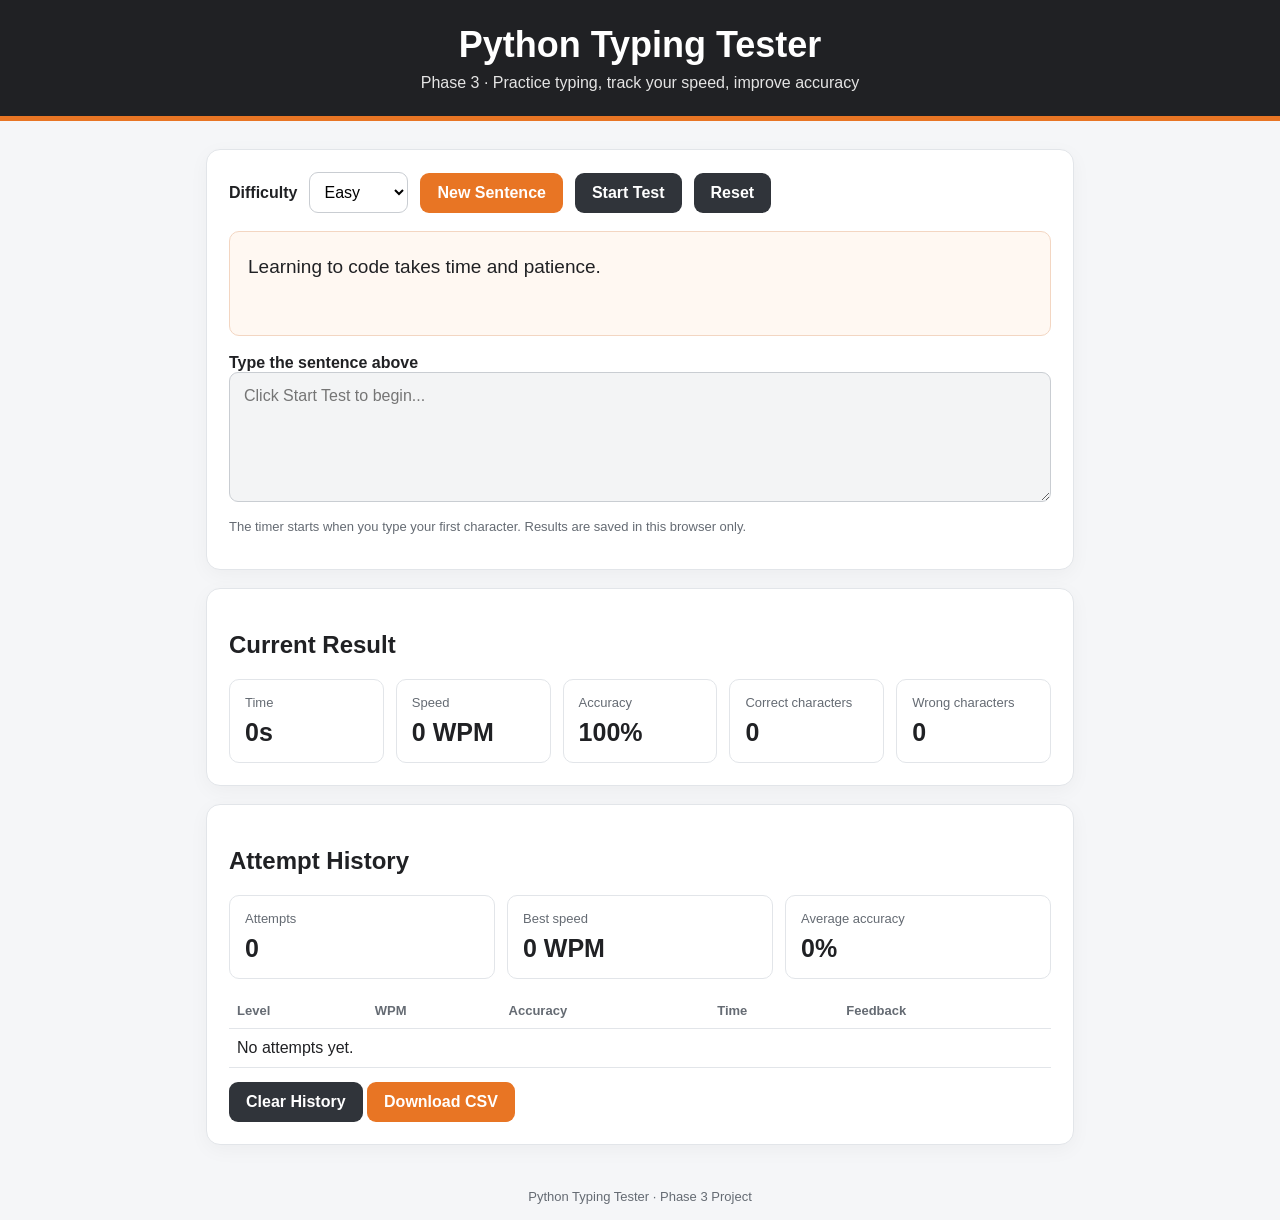
==== index.html @ 7ecf4778 "Add browser typing tester for GitHub Pages" ====
<!DOCTYPE html>
<html lang="en"><head><meta charset="UTF-8"><meta name="viewport" content="width=device-width, initial-scale=1"><title>Python Typing Tester | Phase 3</title>
<style>
:root{--orange:#e87524;--ink:#202124;--muted:#656b73;--bg:#f5f6f8;--line:#e2e5e9}*{box-sizing:border-box}body{margin:0;font-family:Arial,Helvetica,sans-serif;background:var(--bg);color:var(--ink)}header{background:#202124;color:white;padding:24px 16px;text-align:center;border-bottom:5px solid var(--orange)}header h1{margin:0 0 8px;font-size:clamp(24px,4vw,36px)}header p{margin:0;color:#e4e4e4}main{max-width:900px;margin:28px auto;padding:0 16px}.panel{background:white;border:1px solid var(--line);border-radius:14px;padding:22px;margin-bottom:18px;box-shadow:0 5px 20px #2021240a}.controls{display:flex;gap:12px;align-items:center;flex-wrap:wrap}label{font-weight:700}select,button,textarea{font:inherit;border-radius:9px}select{padding:10px;border:1px solid #c9cdd2;background:white}button{border:0;padding:11px 17px;background:var(--orange);color:white;font-weight:700;cursor:pointer}button.secondary{background:#30343a}button:disabled{opacity:.5;cursor:not-allowed}#prompt{font-size:19px;line-height:1.8;background:#fff8f2;border:1px solid #f3d6c2;border-radius:10px;padding:18px;margin:18px 0;min-height:105px;overflow-wrap:anywhere}textarea{width:100%;min-height:130px;padding:14px;border:1px solid #c9cdd2;resize:vertical;outline-color:var(--orange)}textarea:disabled{background:#f3f4f5}.metrics{display:grid;grid-template-columns:repeat(auto-fit,minmax(130px,1fr));gap:12px}.metric{border:1px solid var(--line);border-radius:10px;padding:15px}.metric span{display:block;color:var(--muted);font-size:13px;margin-bottom:8px}.metric strong{font-size:25px}#message{font-weight:700;margin-top:12px}.history{width:100%;border-collapse:collapse}th,td{text-align:left;border-bottom:1px solid var(--line);padding:10px 8px}th{font-size:13px;color:var(--muted)}.history-wrap{overflow-x:auto}.small{font-size:13px;color:var(--muted)}footer{text-align:center;padding:16px;color:var(--muted);font-size:13px}
</style></head><body><header><h1>Python Typing Tester</h1><p>Phase 3 · Practice typing, track your speed, improve accuracy</p></header><main>
<section class="panel"><div class="controls"><label for="level">Difficulty</label><select id="level"><option value="Easy">Easy</option><option value="Medium">Medium</option><option value="Hard">Hard</option></select><button id="new">New Sentence</button><button id="start" class="secondary">Start Test</button><button id="reset" class="secondary">Reset</button></div>
<div id="prompt" aria-live="polite">Choose a difficulty and click Start Test.</div><label for="typing">Type the sentence above</label><textarea id="typing" placeholder="Click Start Test to begin..." disabled spellcheck="false" autocomplete="off" autocapitalize="off"></textarea><p class="small">The timer starts when you type your first character. Results are saved in this browser only.</p><div id="message" role="status"></div></section>
<section class="panel"><h2>Current Result</h2><div class="metrics"><div class="metric"><span>Time</span><strong id="time">0s</strong></div><div class="metric"><span>Speed</span><strong id="wpm">0 WPM</strong></div><div class="metric"><span>Accuracy</span><strong id="accuracy">100%</strong></div><div class="metric"><span>Correct characters</span><strong id="correct">0</strong></div><div class="metric"><span>Wrong characters</span><strong id="wrong">0</strong></div></div></section>
<section class="panel"><h2>Attempt History</h2><div class="metrics" style="margin-bottom:14px"><div class="metric"><span>Attempts</span><strong id="attempts">0</strong></div><div class="metric"><span>Best speed</span><strong id="best">0 WPM</strong></div><div class="metric"><span>Average accuracy</span><strong id="avg">0%</strong></div></div><div class="history-wrap"><table class="history"><thead><tr><th>Level</th><th>WPM</th><th>Accuracy</th><th>Time</th><th>Feedback</th></tr></thead><tbody id="history"><tr><td colspan="5">No attempts yet.</td></tr></tbody></table></div><button id="clear" class="secondary" style="margin-top:14px">Clear History</button> <button id="csv" style="margin-top:14px">Download CSV</button></section>
</main><footer>Python Typing Tester · Phase 3 Project</footer>
<script>
const texts={Easy:["Python is a popular programming language.","Practice every day to improve your typing speed.","Small steps can lead to great results.","Learning to code takes time and patience."],Medium:["Python makes it easier to work with data and automate tasks.","A good programmer writes clear code and tests it carefully.","Functions help us reuse code and keep programs organized.","Consistent practice improves both speed and accuracy."],Hard:["Developers use algorithms, data structures, and debugging to solve complex problems.","A reliable application should handle invalid input and unexpected errors gracefully.","Python supports object-oriented, procedural, and functional programming approaches.","Readable code is easier to maintain, test, and improve over time."]};
const $=id=>document.getElementById(id);let target="",startedAt=null,interval=null,finished=false,history=JSON.parse(localStorage.getItem("typingHistory")||"[]");
function chooseText(){const arr=texts[$("level").value];let next=arr[Math.floor(Math.random()*arr.length)];if(arr.length>1&&next===target)next=arr[(arr.indexOf(next)+1)%arr.length];target=next;$("prompt").textContent=target;resetTest(false)}
function resetTest(){clearInterval(interval);interval=null;startedAt=null;finished=false;$("typing").value="";$("typing").disabled=true;$("message").textContent="";$("time").textContent="0s";$("wpm").textContent="0 WPM";$("accuracy").textContent="100%";$("correct").textContent="0";$("wrong").textContent="0"}
function stats(){const typed=$("typing").value;let correct=0;for(let i=0;i<Math.min(typed.length,target.length);i++)if(typed[i]===target[i])correct++;const wrong=Math.max(typed.length,target.length)-correct;const seconds=startedAt?Math.max(1,Math.floor((Date.now()-startedAt)/1000)):0;const accuracy=Math.round(correct/Math.max(target.length,typed.length,1)*100);const wpm=seconds?Math.round((typed.length/5)/(seconds/60)):0;$("time").textContent=seconds+"s";$("wpm").textContent=wpm+" WPM";$("accuracy").textContent=accuracy+"%";$("correct").textContent=correct;$("wrong").textContent=wrong;return{seconds:seconds,wpm:wpm,accuracy:accuracy,correct:correct,wrong:wrong,typed:typed}}
function start(){resetTest();$("typing").disabled=false;$("typing").focus();$("message").textContent="Start typing when you're ready."}
function renderHistory(){const rows=history.slice().reverse();$("history").innerHTML=rows.length?rows.map(function(x){return "<tr><td>"+x.level+"</td><td>"+x.wpm+"</td><td>"+x.accuracy+"%</td><td>"+x.seconds+"s</td><td>"+x.feedback+"</td></tr>"}).join(""):'<tr><td colspan="5">No attempts yet.</td></tr>';$("attempts").textContent=history.length;$("best").textContent=(history.length?Math.max.apply(null,history.map(x=>x.wpm)):0)+" WPM";$("avg").textContent=(history.length?Math.round(history.reduce((s,x)=>s+x.accuracy,0)/history.length):0)+"%"}
function finish(){if(finished)return;finished=true;clearInterval(interval);interval=null;$("typing").disabled=true;const s=stats();const feedback=s.accuracy>=90?"Excellent":s.accuracy>=75?"Good":"Keep Practising";$("message").textContent=feedback+"! Test completed.";history.push({level:$("level").value,wpm:s.wpm,accuracy:s.accuracy,seconds:s.seconds,feedback:feedback});localStorage.setItem("typingHistory",JSON.stringify(history));renderHistory()}
$("start").addEventListener("click",start);$("reset").addEventListener("click",resetTest);$("new").addEventListener("click",chooseText);$("level").addEventListener("change",chooseText);
$("typing").addEventListener("input",function(){if(finished)return;if(startedAt===null){startedAt=Date.now();interval=setInterval(function(){if(!finished)stats()},500)}const s=stats();if(s.typed===target)finish()});
$("clear").addEventListener("click",function(){if(confirm("Clear all saved attempts from this browser?")){history=[];localStorage.removeItem("typingHistory");renderHistory()}});
$("csv").addEventListener("click",function(){const csv="Level,WPM,Accuracy,Time,Feedback\n"+history.map(x=>[x.level,x.wpm,x.accuracy+"%",x.seconds+"s",x.feedback].join(",")).join("\n");const a=document.createElement("a");a.href=URL.createObjectURL(new Blob([csv],{type:"text/csv"}));a.download="typing-history.csv";a.click();URL.revokeObjectURL(a.href)});
chooseText();renderHistory();
</script></body></html>
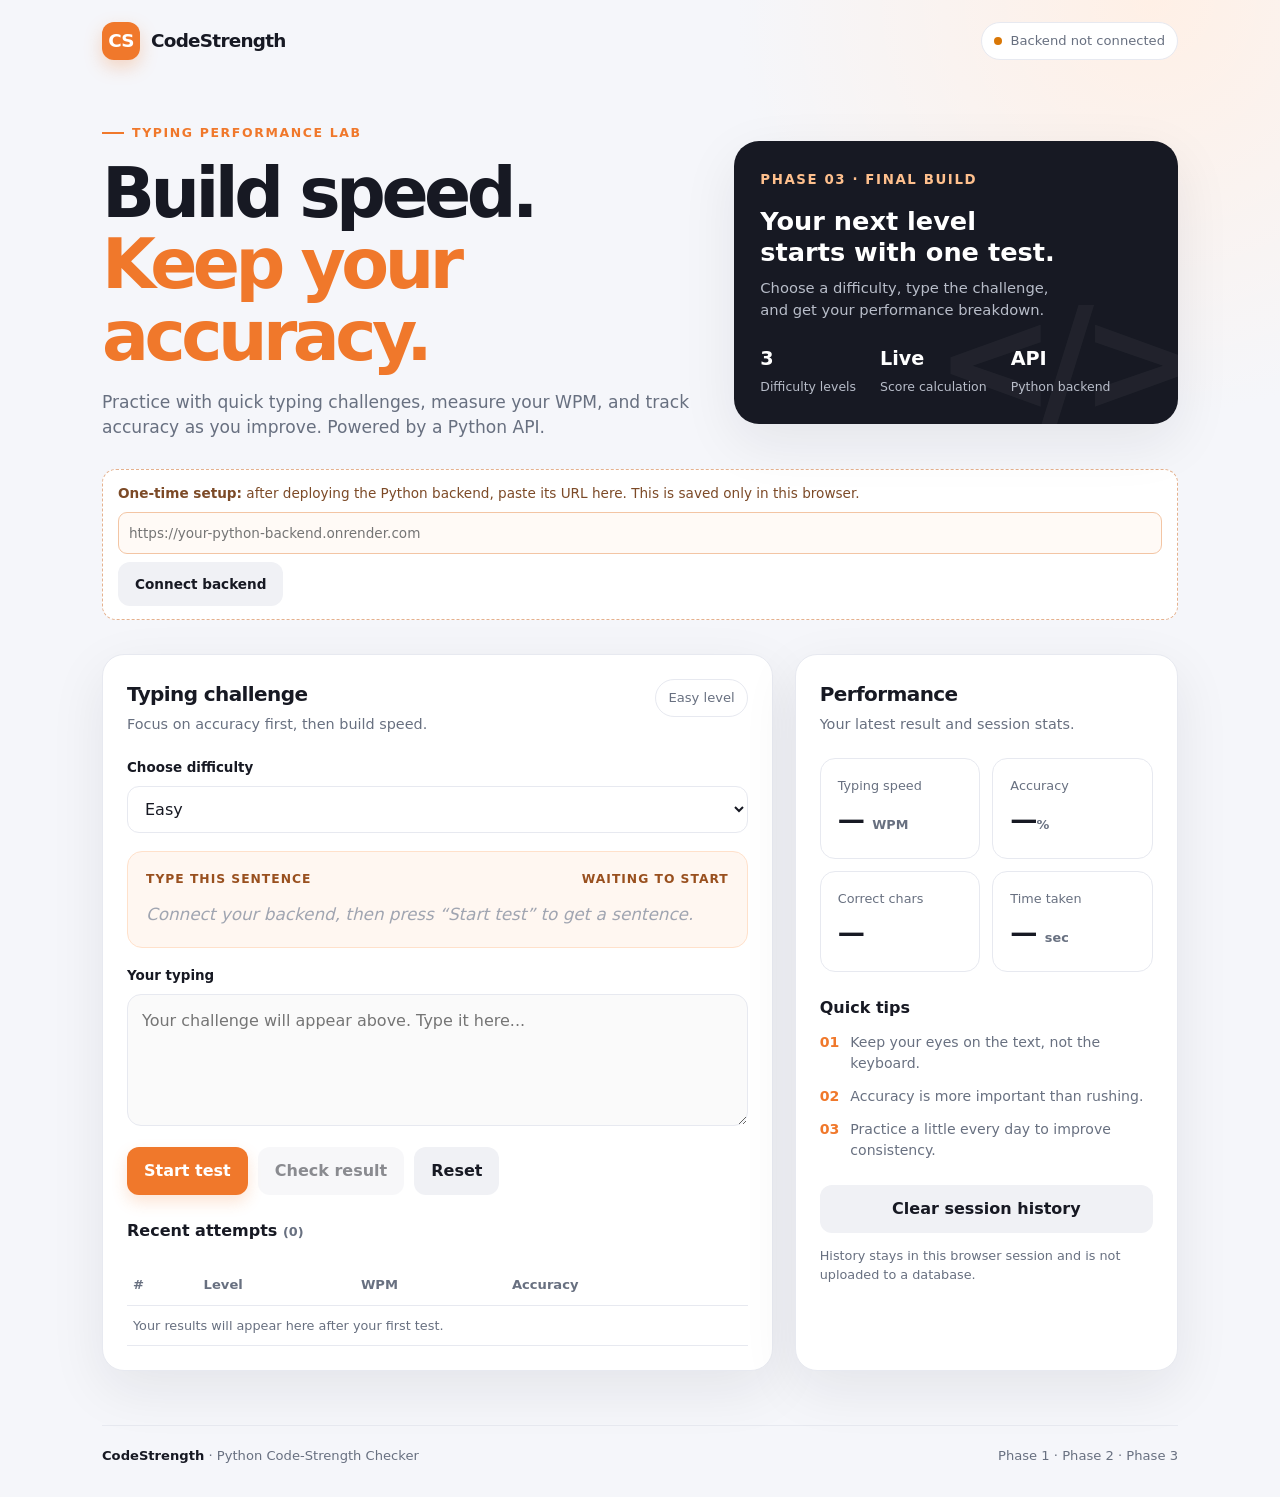
==== commit 81526b52: "Build responsive CodeStrength frontend connected to Python API" ====
--- a/index.html
+++ b/index.html
@@ -1,25 +1,40 @@
-<!DOCTYPE html>
-<html lang="en"><head><meta charset="UTF-8"><meta name="viewport" content="width=device-width, initial-scale=1"><title>Python Typing Tester | Phase 3</title>
+<!doctype html>
+<html lang="en">
+<head>
+<meta charset="utf-8"><meta name="viewport" content="width=device-width, initial-scale=1">
+<meta name="theme-color" content="#171923">
+<title>CodeStrength — Typing Performance Lab</title>
 <style>
-:root{--orange:#e87524;--ink:#202124;--muted:#656b73;--bg:#f5f6f8;--line:#e2e5e9}*{box-sizing:border-box}body{margin:0;font-family:Arial,Helvetica,sans-serif;background:var(--bg);color:var(--ink)}header{background:#202124;color:white;padding:24px 16px;text-align:center;border-bottom:5px solid var(--orange)}header h1{margin:0 0 8px;font-size:clamp(24px,4vw,36px)}header p{margin:0;color:#e4e4e4}main{max-width:900px;margin:28px auto;padding:0 16px}.panel{background:white;border:1px solid var(--line);border-radius:14px;padding:22px;margin-bottom:18px;box-shadow:0 5px 20px #2021240a}.controls{display:flex;gap:12px;align-items:center;flex-wrap:wrap}label{font-weight:700}select,button,textarea{font:inherit;border-radius:9px}select{padding:10px;border:1px solid #c9cdd2;background:white}button{border:0;padding:11px 17px;background:var(--orange);color:white;font-weight:700;cursor:pointer}button.secondary{background:#30343a}button:disabled{opacity:.5;cursor:not-allowed}#prompt{font-size:19px;line-height:1.8;background:#fff8f2;border:1px solid #f3d6c2;border-radius:10px;padding:18px;margin:18px 0;min-height:105px;overflow-wrap:anywhere}textarea{width:100%;min-height:130px;padding:14px;border:1px solid #c9cdd2;resize:vertical;outline-color:var(--orange)}textarea:disabled{background:#f3f4f5}.metrics{display:grid;grid-template-columns:repeat(auto-fit,minmax(130px,1fr));gap:12px}.metric{border:1px solid var(--line);border-radius:10px;padding:15px}.metric span{display:block;color:var(--muted);font-size:13px;margin-bottom:8px}.metric strong{font-size:25px}#message{font-weight:700;margin-top:12px}.history{width:100%;border-collapse:collapse}th,td{text-align:left;border-bottom:1px solid var(--line);padding:10px 8px}th{font-size:13px;color:var(--muted)}.history-wrap{overflow-x:auto}.small{font-size:13px;color:var(--muted)}footer{text-align:center;padding:16px;color:var(--muted);font-size:13px}
-</style></head><body><header><h1>Python Typing Tester</h1><p>Phase 3 · Practice typing, track your speed, improve accuracy</p></header><main>
-<section class="panel"><div class="controls"><label for="level">Difficulty</label><select id="level"><option value="Easy">Easy</option><option value="Medium">Medium</option><option value="Hard">Hard</option></select><button id="new">New Sentence</button><button id="start" class="secondary">Start Test</button><button id="reset" class="secondary">Reset</button></div>
-<div id="prompt" aria-live="polite">Choose a difficulty and click Start Test.</div><label for="typing">Type the sentence above</label><textarea id="typing" placeholder="Click Start Test to begin..." disabled spellcheck="false" autocomplete="off" autocapitalize="off"></textarea><p class="small">The timer starts when you type your first character. Results are saved in this browser only.</p><div id="message" role="status"></div></section>
-<section class="panel"><h2>Current Result</h2><div class="metrics"><div class="metric"><span>Time</span><strong id="time">0s</strong></div><div class="metric"><span>Speed</span><strong id="wpm">0 WPM</strong></div><div class="metric"><span>Accuracy</span><strong id="accuracy">100%</strong></div><div class="metric"><span>Correct characters</span><strong id="correct">0</strong></div><div class="metric"><span>Wrong characters</span><strong id="wrong">0</strong></div></div></section>
-<section class="panel"><h2>Attempt History</h2><div class="metrics" style="margin-bottom:14px"><div class="metric"><span>Attempts</span><strong id="attempts">0</strong></div><div class="metric"><span>Best speed</span><strong id="best">0 WPM</strong></div><div class="metric"><span>Average accuracy</span><strong id="avg">0%</strong></div></div><div class="history-wrap"><table class="history"><thead><tr><th>Level</th><th>WPM</th><th>Accuracy</th><th>Time</th><th>Feedback</th></tr></thead><tbody id="history"><tr><td colspan="5">No attempts yet.</td></tr></tbody></table></div><button id="clear" class="secondary" style="margin-top:14px">Clear History</button> <button id="csv" style="margin-top:14px">Download CSV</button></section>
-</main><footer>Python Typing Tester · Phase 3 Project</footer>
+:root{--bg:#f5f6fa;--card:#fff;--ink:#171923;--muted:#687080;--line:#e7e9f0;--orange:#f0782b;--orange2:#ff9a52;--dark:#171923;--green:#15803d;--red:#b91c1c;--shadow:0 18px 55px rgba(23,25,35,.08)}
+*{box-sizing:border-box}body{margin:0;background:radial-gradient(circle at 90% 0%,#fff0e6 0,transparent 26rem),var(--bg);color:var(--ink);font:16px/1.5 Inter,ui-sans-serif,system-ui,-apple-system,BlinkMacSystemFont,"Segoe UI",sans-serif}button,input,textarea,select{font:inherit}button{cursor:pointer}.wrap{max-width:1120px;margin:auto;padding:0 22px}.nav{display:flex;align-items:center;justify-content:space-between;padding:22px 0}.brand{display:flex;align-items:center;gap:11px;font-weight:850;font-size:1.15rem;letter-spacing:-.04em}.logo{width:38px;height:38px;border-radius:12px;background:var(--orange);display:grid;place-items:center;color:#fff;font-weight:900;box-shadow:0 7px 18px #f0782b44}.navright{display:flex;gap:10px;align-items:center}.status{display:inline-flex;align-items:center;gap:8px;padding:8px 12px;border:1px solid var(--line);background:#fff;border-radius:999px;color:var(--muted);font-size:.82rem}.dot{width:8px;height:8px;border-radius:50%;background:#d97706}.dot.on{background:#16a34a}.hero{padding:42px 0 28px;display:grid;grid-template-columns:1.15fr .85fr;gap:32px;align-items:center}.eyebrow{font-size:.78rem;font-weight:800;letter-spacing:.13em;text-transform:uppercase;color:var(--orange);display:flex;gap:8px;align-items:center}.eyebrow:before{content:"";width:22px;height:2px;background:var(--orange)}h1{font-size:clamp(2.35rem,5.5vw,4.35rem);line-height:1.03;letter-spacing:-.065em;margin:14px 0 18px;max-width:690px}h1 span{color:var(--orange)}.hero p{max-width:590px;color:var(--muted);font-size:1.07rem;margin:0}.hero-card{background:var(--dark);color:#fff;border-radius:25px;padding:26px;min-height:220px;position:relative;overflow:hidden;box-shadow:var(--shadow)}.hero-card:after{content:"</>";position:absolute;right:-8px;bottom:-45px;font-size:9rem;font-weight:900;letter-spacing:-.1em;color:#ffffff0b}.hero-card small{color:#ffc08d;text-transform:uppercase;letter-spacing:.12em;font-weight:800}.hero-card h2{font-size:1.6rem;line-height:1.2;margin:15px 0 10px;max-width:300px}.hero-card p{color:#b8bdc9;font-size:.92rem;max-width:290px}.mini-stats{display:flex;gap:24px;margin-top:24px}.mini-stats strong{display:block;font-size:1.2rem}.mini-stats span{font-size:.78rem;color:#b8bdc9}.main-grid{display:grid;grid-template-columns:minmax(0,1.4fr) minmax(270px,.8fr);gap:22px;padding:12px 0 54px}.panel{background:var(--card);border:1px solid var(--line);border-radius:22px;padding:24px;box-shadow:var(--shadow);min-width:0}.panelhead{display:flex;justify-content:space-between;align-items:flex-start;gap:12px;margin-bottom:22px}.panel h2{margin:0;font-size:1.25rem;letter-spacing:-.03em}.sub{color:var(--muted);font-size:.9rem;margin:5px 0 0}.field-label{font-size:.84rem;font-weight:750;display:block;margin-bottom:8px}.select{width:100%;border:1px solid var(--line);border-radius:12px;padding:12px 13px;background:#fff;color:var(--ink);outline:none}.select:focus,textarea:focus{border-color:var(--orange);box-shadow:0 0 0 3px #f0782b1c}.challenge{margin:18px 0;padding:18px;border-radius:15px;background:#fff7f1;border:1px solid #ffe1cb}.challenge-top{display:flex;justify-content:space-between;gap:10px;color:#99501f;font-size:.77rem;font-weight:800;text-transform:uppercase;letter-spacing:.08em;margin-bottom:10px}.target{font-size:1.05rem;line-height:1.8;overflow-wrap:anywhere}.placeholder{color:#a0a5b1;font-style:italic}textarea{width:100%;min-height:132px;resize:vertical;border:1px solid var(--line);border-radius:14px;padding:14px;outline:none;color:var(--ink)}.actions{display:flex;gap:10px;flex-wrap:wrap;margin-top:14px}.btn{border:0;border-radius:12px;padding:12px 17px;font-weight:800;transition:transform .15s,opacity .15s}.btn:hover{transform:translateY(-1px)}.btn:disabled{opacity:.5;cursor:not-allowed;transform:none}.primary{background:var(--orange);color:white;box-shadow:0 7px 16px #f0782b33}.secondary{background:#f0f1f5;color:var(--ink)}.message{margin-top:14px;border-radius:12px;padding:12px 14px;font-size:.9rem;display:none;overflow-wrap:anywhere}.message.show{display:block}.message.error{background:#fff1f2;color:#9f1239}.message.success{background:#f0fdf4;color:#166534}.stats-grid{display:grid;grid-template-columns:repeat(2,minmax(0,1fr));gap:12px}.stat{padding:17px;border:1px solid var(--line);border-radius:15px;background:#fff}.stat span{font-size:.8rem;color:var(--muted);display:block}.stat strong{display:block;font-size:1.7rem;letter-spacing:-.04em;margin-top:5px;overflow-wrap:anywhere}.stat strong em{font-style:normal;font-size:.8rem;letter-spacing:0;color:var(--muted);font-weight:600}.side-section{margin-top:24px}.side-section h3{margin:0 0 12px;font-size:1rem}.tip{display:flex;gap:11px;margin:12px 0;color:var(--muted);font-size:.88rem}.tip b{color:var(--orange);flex-shrink:0}.history{width:100%;border-collapse:collapse;font-size:.82rem;margin-top:10px}.history th,.history td{text-align:left;padding:10px 6px;border-bottom:1px solid var(--line)}.history th{color:var(--muted);font-weight:700}.history-wrap{overflow-x:auto}.footer{border-top:1px solid var(--line);padding:20px 0 32px;color:var(--muted);font-size:.82rem;display:flex;justify-content:space-between;gap:12px;flex-wrap:wrap}.footer strong{color:var(--ink)}.tiny{font-size:.8rem;color:var(--muted)}.api-config{margin:0 0 22px;padding:13px 15px;background:#fff;border:1px dashed #e5b18e;border-radius:14px;color:#7c4a27;font-size:.85rem}.api-config input{width:100%;margin-top:8px;border:1px solid #f3c5a4;border-radius:9px;padding:10px;background:#fffaf6;outline:none}.api-config .actions{margin-top:8px}.hidden{display:none!important}
+@media(max-width:820px){.hero{grid-template-columns:1fr;padding-top:25px}.hero-card{min-height:auto}.main-grid{grid-template-columns:1fr}.hero-card h2{max-width:450px}}@media(max-width:520px){.wrap{padding:0 14px}.nav{padding:16px 0}.status{font-size:.72rem;padding:7px 9px}.hero{gap:20px}.hero-card,.panel{padding:19px;border-radius:18px}.main-grid{gap:15px}.stats-grid{gap:9px}.stat{padding:13px}.stat strong{font-size:1.45rem}.actions .btn{flex:1}.panelhead{margin-bottom:17px}.mini-stats{gap:18px}}
+</style></head>
+<body><div class="wrap">
+<header class="nav"><div class="brand"><div class="logo">CS</div>CodeStrength</div><div class="navright"><div class="status"><span class="dot" id="apiDot"></span><span id="apiStatus">Backend not connected</span></div></div></header>
+<section class="hero"><div><div class="eyebrow">Typing performance lab</div><h1>Build speed.<br><span>Keep your accuracy.</span></h1><p>Practice with quick typing challenges, measure your WPM, and track accuracy as you improve. Powered by a Python API.</p></div><div class="hero-card"><small>Phase 03 · Final build</small><h2>Your next level starts with one test.</h2><p>Choose a difficulty, type the challenge, and get your performance breakdown.</p><div class="mini-stats"><div><strong>3</strong><span>Difficulty levels</span></div><div><strong>Live</strong><span>Score calculation</span></div><div><strong>API</strong><span>Python backend</span></div></div></div></section>
+<div class="api-config" id="configBox"><strong>One-time setup:</strong> after deploying the Python backend, paste its URL here. This is saved only in this browser.
+<input id="apiUrl" type="url" placeholder="https://your-python-backend.onrender.com"><div class="actions"><button class="btn secondary" id="saveApi">Connect backend</button></div></div>
+<main class="main-grid"><section class="panel"><div class="panelhead"><div><h2>Typing challenge</h2><p class="sub">Focus on accuracy first, then build speed.</p></div><span class="status" id="levelPill">Easy level</span></div>
+<label class="field-label" for="level">Choose difficulty</label><select class="select" id="level"><option>Easy</option><option>Medium</option><option>Hard</option></select>
+<div class="challenge"><div class="challenge-top"><span>Type this sentence</span><span id="challengeTag">Waiting to start</span></div><div class="target placeholder" id="target">Connect your backend, then press “Start test” to get a sentence.</div></div>
+<label class="field-label" for="typed">Your typing</label><textarea id="typed" placeholder="Your challenge will appear above. Type it here..." spellcheck="false" disabled></textarea>
+<div class="actions"><button class="btn primary" id="startBtn">Start test</button><button class="btn secondary" id="checkBtn" disabled>Check result</button><button class="btn secondary" id="resetBtn">Reset</button></div><div class="message" id="message" role="status"></div>
+<div class="side-section"><h3>Recent attempts <span class="tiny" id="attemptCount">(0)</span></h3><div class="history-wrap"><table class="history"><thead><tr><th>#</th><th>Level</th><th>WPM</th><th>Accuracy</th></tr></thead><tbody id="historyBody"><tr><td colspan="4" class="tiny">Your results will appear here after your first test.</td></tr></tbody></table></div></div></section>
+<aside class="panel"><div class="panelhead"><div><h2>Performance</h2><p class="sub">Your latest result and session stats.</p></div></div><div class="stats-grid"><div class="stat"><span>Typing speed</span><strong id="wpm">— <em>WPM</em></strong></div><div class="stat"><span>Accuracy</span><strong id="accuracy">—<em>%</em></strong></div><div class="stat"><span>Correct chars</span><strong id="correct">—</strong></div><div class="stat"><span>Time taken</span><strong id="elapsed">— <em>sec</em></strong></div></div><div class="side-section"><h3>Quick tips</h3><div class="tip"><b>01</b><span>Keep your eyes on the text, not the keyboard.</span></div><div class="tip"><b>02</b><span>Accuracy is more important than rushing.</span></div><div class="tip"><b>03</b><span>Practice a little every day to improve consistency.</span></div></div><div class="side-section"><button class="btn secondary" id="clearHistory" style="width:100%">Clear session history</button><p class="tiny">History stays in this browser session and is not uploaded to a database.</p></div></aside></main>
+<footer class="footer"><span><strong>CodeStrength</strong> · Python Code-Strength Checker</span><span>Phase 1 · Phase 2 · Phase 3</span></footer></div>
 <script>
-const texts={Easy:["Python is a popular programming language.","Practice every day to improve your typing speed.","Small steps can lead to great results.","Learning to code takes time and patience."],Medium:["Python makes it easier to work with data and automate tasks.","A good programmer writes clear code and tests it carefully.","Functions help us reuse code and keep programs organized.","Consistent practice improves both speed and accuracy."],Hard:["Developers use algorithms, data structures, and debugging to solve complex problems.","A reliable application should handle invalid input and unexpected errors gracefully.","Python supports object-oriented, procedural, and functional programming approaches.","Readable code is easier to maintain, test, and improve over time."]};
-const $=id=>document.getElementById(id);let target="",startedAt=null,interval=null,finished=false,history=JSON.parse(localStorage.getItem("typingHistory")||"[]");
-function chooseText(){const arr=texts[$("level").value];let next=arr[Math.floor(Math.random()*arr.length)];if(arr.length>1&&next===target)next=arr[(arr.indexOf(next)+1)%arr.length];target=next;$("prompt").textContent=target;resetTest(false)}
-function resetTest(){clearInterval(interval);interval=null;startedAt=null;finished=false;$("typing").value="";$("typing").disabled=true;$("message").textContent="";$("time").textContent="0s";$("wpm").textContent="0 WPM";$("accuracy").textContent="100%";$("correct").textContent="0";$("wrong").textContent="0"}
-function stats(){const typed=$("typing").value;let correct=0;for(let i=0;i<Math.min(typed.length,target.length);i++)if(typed[i]===target[i])correct++;const wrong=Math.max(typed.length,target.length)-correct;const seconds=startedAt?Math.max(1,Math.floor((Date.now()-startedAt)/1000)):0;const accuracy=Math.round(correct/Math.max(target.length,typed.length,1)*100);const wpm=seconds?Math.round((typed.length/5)/(seconds/60)):0;$("time").textContent=seconds+"s";$("wpm").textContent=wpm+" WPM";$("accuracy").textContent=accuracy+"%";$("correct").textContent=correct;$("wrong").textContent=wrong;return{seconds:seconds,wpm:wpm,accuracy:accuracy,correct:correct,wrong:wrong,typed:typed}}
-function start(){resetTest();$("typing").disabled=false;$("typing").focus();$("message").textContent="Start typing when you're ready."}
-function renderHistory(){const rows=history.slice().reverse();$("history").innerHTML=rows.length?rows.map(function(x){return "<tr><td>"+x.level+"</td><td>"+x.wpm+"</td><td>"+x.accuracy+"%</td><td>"+x.seconds+"s</td><td>"+x.feedback+"</td></tr>"}).join(""):'<tr><td colspan="5">No attempts yet.</td></tr>';$("attempts").textContent=history.length;$("best").textContent=(history.length?Math.max.apply(null,history.map(x=>x.wpm)):0)+" WPM";$("avg").textContent=(history.length?Math.round(history.reduce((s,x)=>s+x.accuracy,0)/history.length):0)+"%"}
-function finish(){if(finished)return;finished=true;clearInterval(interval);interval=null;$("typing").disabled=true;const s=stats();const feedback=s.accuracy>=90?"Excellent":s.accuracy>=75?"Good":"Keep Practising";$("message").textContent=feedback+"! Test completed.";history.push({level:$("level").value,wpm:s.wpm,accuracy:s.accuracy,seconds:s.seconds,feedback:feedback});localStorage.setItem("typingHistory",JSON.stringify(history));renderHistory()}
-$("start").addEventListener("click",start);$("reset").addEventListener("click",resetTest);$("new").addEventListener("click",chooseText);$("level").addEventListener("change",chooseText);
-$("typing").addEventListener("input",function(){if(finished)return;if(startedAt===null){startedAt=Date.now();interval=setInterval(function(){if(!finished)stats()},500)}const s=stats();if(s.typed===target)finish()});
-$("clear").addEventListener("click",function(){if(confirm("Clear all saved attempts from this browser?")){history=[];localStorage.removeItem("typingHistory");renderHistory()}});
-$("csv").addEventListener("click",function(){const csv="Level,WPM,Accuracy,Time,Feedback\n"+history.map(x=>[x.level,x.wpm,x.accuracy+"%",x.seconds+"s",x.feedback].join(",")).join("\n");const a=document.createElement("a");a.href=URL.createObjectURL(new Blob([csv],{type:"text/csv"}));a.download="typing-history.csv";a.click();URL.revokeObjectURL(a.href)});
-chooseText();renderHistory();
+const $=id=>document.getElementById(id);let baseUrl="",target="",startedAt=0,active=false,history=[];
+function showMessage(text,type="success"){const el=$("message");el.textContent=text;el.className="message show "+type}
+function hideMessage(){$("message").className="message"}
+function setApiStatus(ok,text){$("apiDot").classList.toggle("on",ok);$("apiStatus").textContent=text}
+function getUrl(){return (baseUrl||$("apiUrl").value).trim().replace(/\/$/,"")}
+async function api(path,options={}){const url=getUrl();if(!url)throw new Error("Add your Python backend URL above first.");const response=await fetch(url+path,{...options,headers:{"Content-Type":"application/json",...(options.headers||{})}});let data={};try{data=await response.json()}catch{}if(!response.ok)throw new Error(data.error||"Backend request failed ("+response.status+").");return data}
+async function checkHealth(){try{await api("/api/health");setApiStatus(true,"Python backend connected");$("configBox").classList.add("hidden")}catch(e){setApiStatus(false,"Backend not connected")}}
+$("saveApi").addEventListener("click",async()=>{baseUrl=getUrl();if(!baseUrl){showMessage("Paste your backend URL first.","error");return}hideMessage();try{await api("/api/health");setApiStatus(true,"Python backend connected");$("configBox").classList.add("hidden");showMessage("Backend connected. You can start a test.");}catch(e){setApiStatus(false,"Could not connect");showMessage(e.message+" Check the URL and backend deployment.","error")}});
+$("startBtn").addEventListener("click",async()=>{hideMessage();$("startBtn").disabled=true;try{const data=await api("/api/challenge?level="+encodeURIComponent($("level").value));target=data.sentence;$("target").textContent=target;$("target").classList.remove("placeholder");$("challengeTag").textContent=data.difficulty+" challenge";$("levelPill").textContent=data.difficulty+" level";$("typed").value="";$("typed").disabled=false;$("checkBtn").disabled=false;active=true;startedAt=performance.now();$("typed").focus();showMessage("Test started. Type the sentence exactly.");}catch(e){showMessage(e.message,"error");setApiStatus(false,"Backend not connected")}finally{$("startBtn").disabled=false}});
+$("checkBtn").addEventListener("click",async()=>{if(!active)return;hideMessage();$("checkBtn").disabled=true;try{const elapsed=Math.max((performance.now()-startedAt)/1000,.01);const data=await api("/api/score",{method:"POST",body:JSON.stringify({target,typed:$("typed").value,elapsed_seconds:elapsed,difficulty:$("level").value})});$("wpm").innerHTML=data.wpm+" <em>WPM</em>";$("accuracy").innerHTML=data.accuracy+"<em>%</em>";$("correct").textContent=data.correct_characters;$("elapsed").innerHTML=data.time_seconds+" <em>sec</em>";history.unshift({level:data.difficulty,wpm:data.wpm,accuracy:data.accuracy});history=history.slice(0,8);renderHistory();active=false;$("typed").disabled=true;$("challengeTag").textContent="Test complete";showMessage(data.feedback+" "+data.correct_characters+" correct characters; "+data.wrong_characters+" incorrect/missing/extra.","success")}catch(e){showMessage(e.message,"error");$("checkBtn").disabled=false}});
+function renderHistory(){$("attemptCount").textContent="("+history.length+")";$("historyBody").innerHTML=history.length?history.map((r,i)=>"<tr><td>"+(i+1)+"</td><td>"+r.level+"</td><td>"+r.wpm+"</td><td>"+r.accuracy+"%</td></tr>").join(""):'<tr><td colspan="4" class="tiny">Your results will appear here after your first test.</td></tr>'}
+$("resetBtn").addEventListener("click",()=>{active=false;target="";$("target").textContent="Press “Start test” to get a new sentence."; $("target").classList.add("placeholder");$("typed").value="";$("typed").disabled=true;$("checkBtn").disabled=true;$("challengeTag").textContent="Waiting to start";hideMessage()});
+$("clearHistory").addEventListener("click",()=>{history=[];renderHistory();$("wpm").innerHTML='— <em>WPM</em>';$("accuracy").innerHTML='—<em>%</em>';$("correct").textContent="—";$("elapsed").innerHTML='— <em>sec</em>';showMessage("Session history cleared.")});
+$("level").addEventListener("change",()=>{$("levelPill").textContent=$("level").value+" level"});
 </script></body></html>
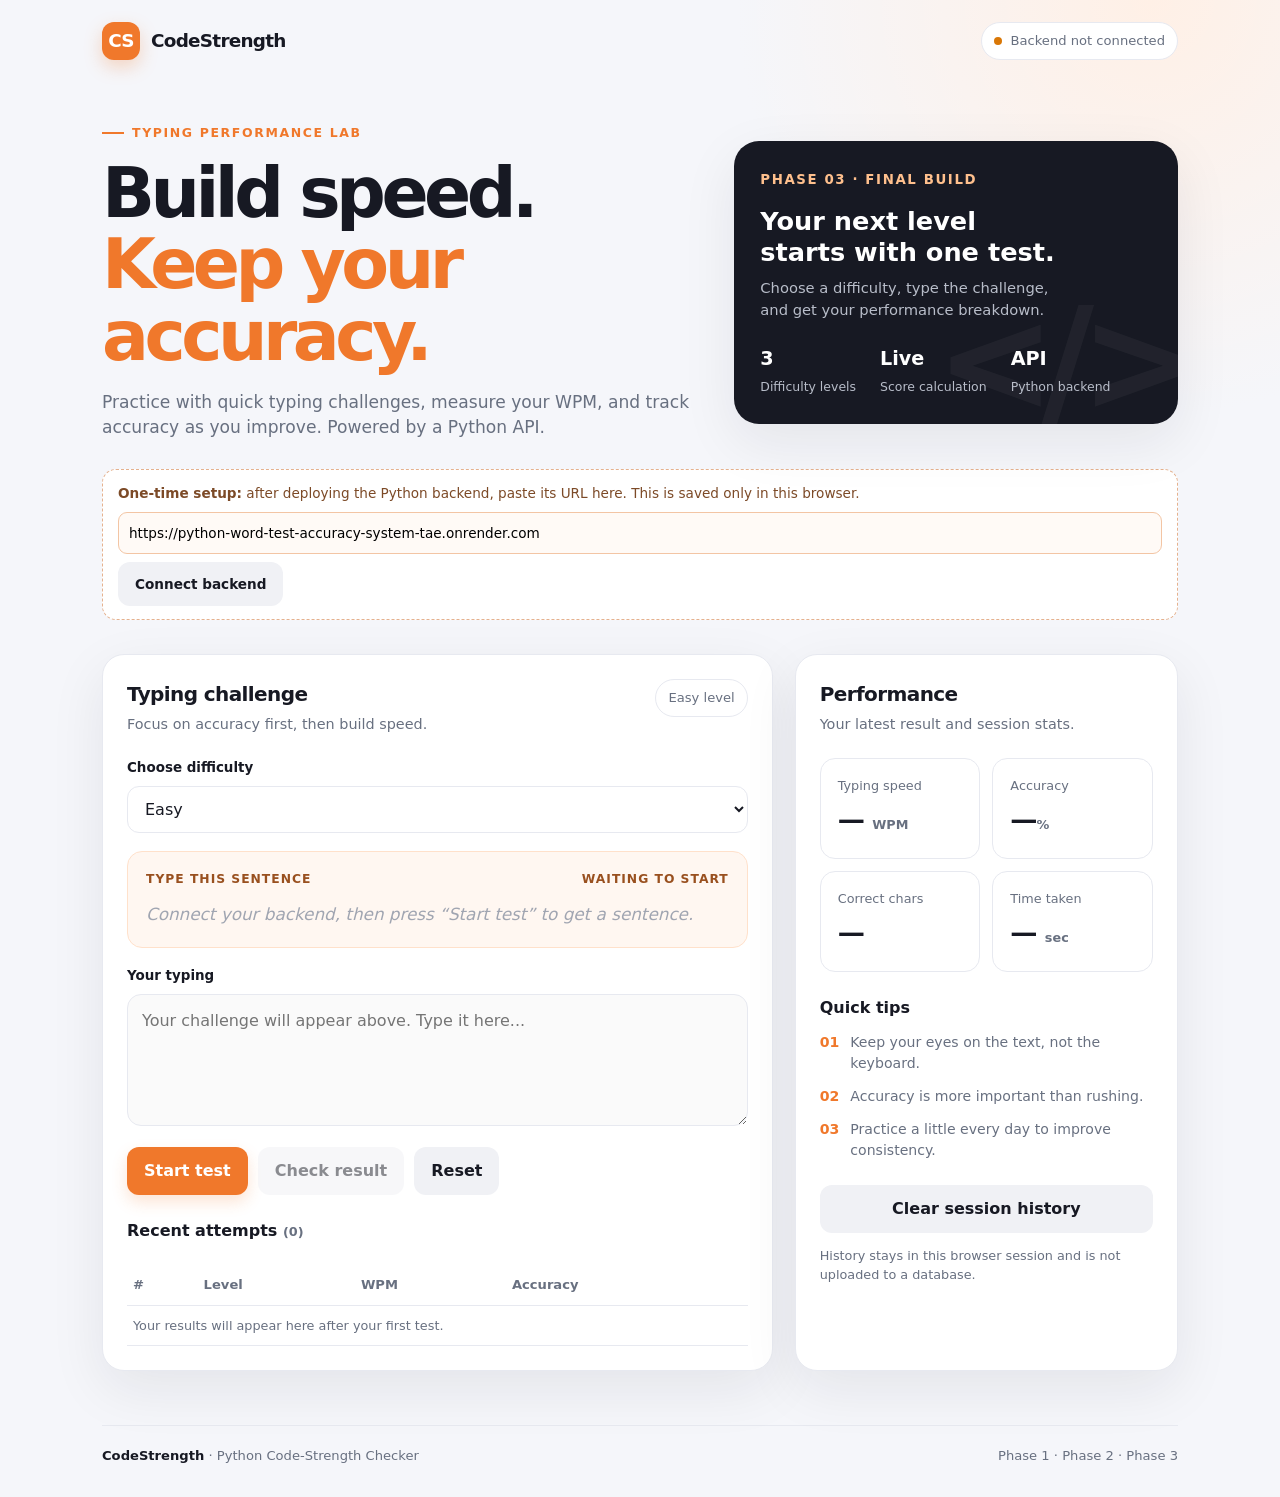
==== commit ee0e690c: "Auto-configure deployed backend URL" ====
--- a/index.html
+++ b/index.html
@@ -23,7 +23,7 @@
 <aside class="panel"><div class="panelhead"><div><h2>Performance</h2><p class="sub">Your latest result and session stats.</p></div></div><div class="stats-grid"><div class="stat"><span>Typing speed</span><strong id="wpm">— <em>WPM</em></strong></div><div class="stat"><span>Accuracy</span><strong id="accuracy">—<em>%</em></strong></div><div class="stat"><span>Correct chars</span><strong id="correct">—</strong></div><div class="stat"><span>Time taken</span><strong id="elapsed">— <em>sec</em></strong></div></div><div class="side-section"><h3>Quick tips</h3><div class="tip"><b>01</b><span>Keep your eyes on the text, not the keyboard.</span></div><div class="tip"><b>02</b><span>Accuracy is more important than rushing.</span></div><div class="tip"><b>03</b><span>Practice a little every day to improve consistency.</span></div></div><div class="side-section"><button class="btn secondary" id="clearHistory" style="width:100%">Clear session history</button><p class="tiny">History stays in this browser session and is not uploaded to a database.</p></div></aside></main>
 <footer class="footer"><span><strong>CodeStrength</strong> · Python Code-Strength Checker</span><span>Phase 1 · Phase 2 · Phase 3</span></footer></div>
 <script>
-const $=id=>document.getElementById(id);let baseUrl="",target="",startedAt=0,active=false,history=[];
+const $=id=>document.getElementById(id);const DEFAULT_API_URL="https://python-word-test-accuracy-system-tae.onrender.com";let baseUrl=DEFAULT_API_URL,target="",startedAt=0,active=false,history=[];
 function showMessage(text,type="success"){const el=$("message");el.textContent=text;el.className="message show "+type}
 function hideMessage(){$("message").className="message"}
 function setApiStatus(ok,text){$("apiDot").classList.toggle("on",ok);$("apiStatus").textContent=text}
@@ -37,4 +37,7 @@
 $("resetBtn").addEventListener("click",()=>{active=false;target="";$("target").textContent="Press “Start test” to get a new sentence."; $("target").classList.add("placeholder");$("typed").value="";$("typed").disabled=true;$("checkBtn").disabled=true;$("challengeTag").textContent="Waiting to start";hideMessage()});
 $("clearHistory").addEventListener("click",()=>{history=[];renderHistory();$("wpm").innerHTML='— <em>WPM</em>';$("accuracy").innerHTML='—<em>%</em>';$("correct").textContent="—";$("elapsed").innerHTML='— <em>sec</em>';showMessage("Session history cleared.")});
 $("level").addEventListener("change",()=>{$("levelPill").textContent=$("level").value+" level"});
+// Use the deployed API automatically so users do not need to paste the URL each visit.
+$("apiUrl").value=DEFAULT_API_URL;
+checkHealth();
 </script></body></html>
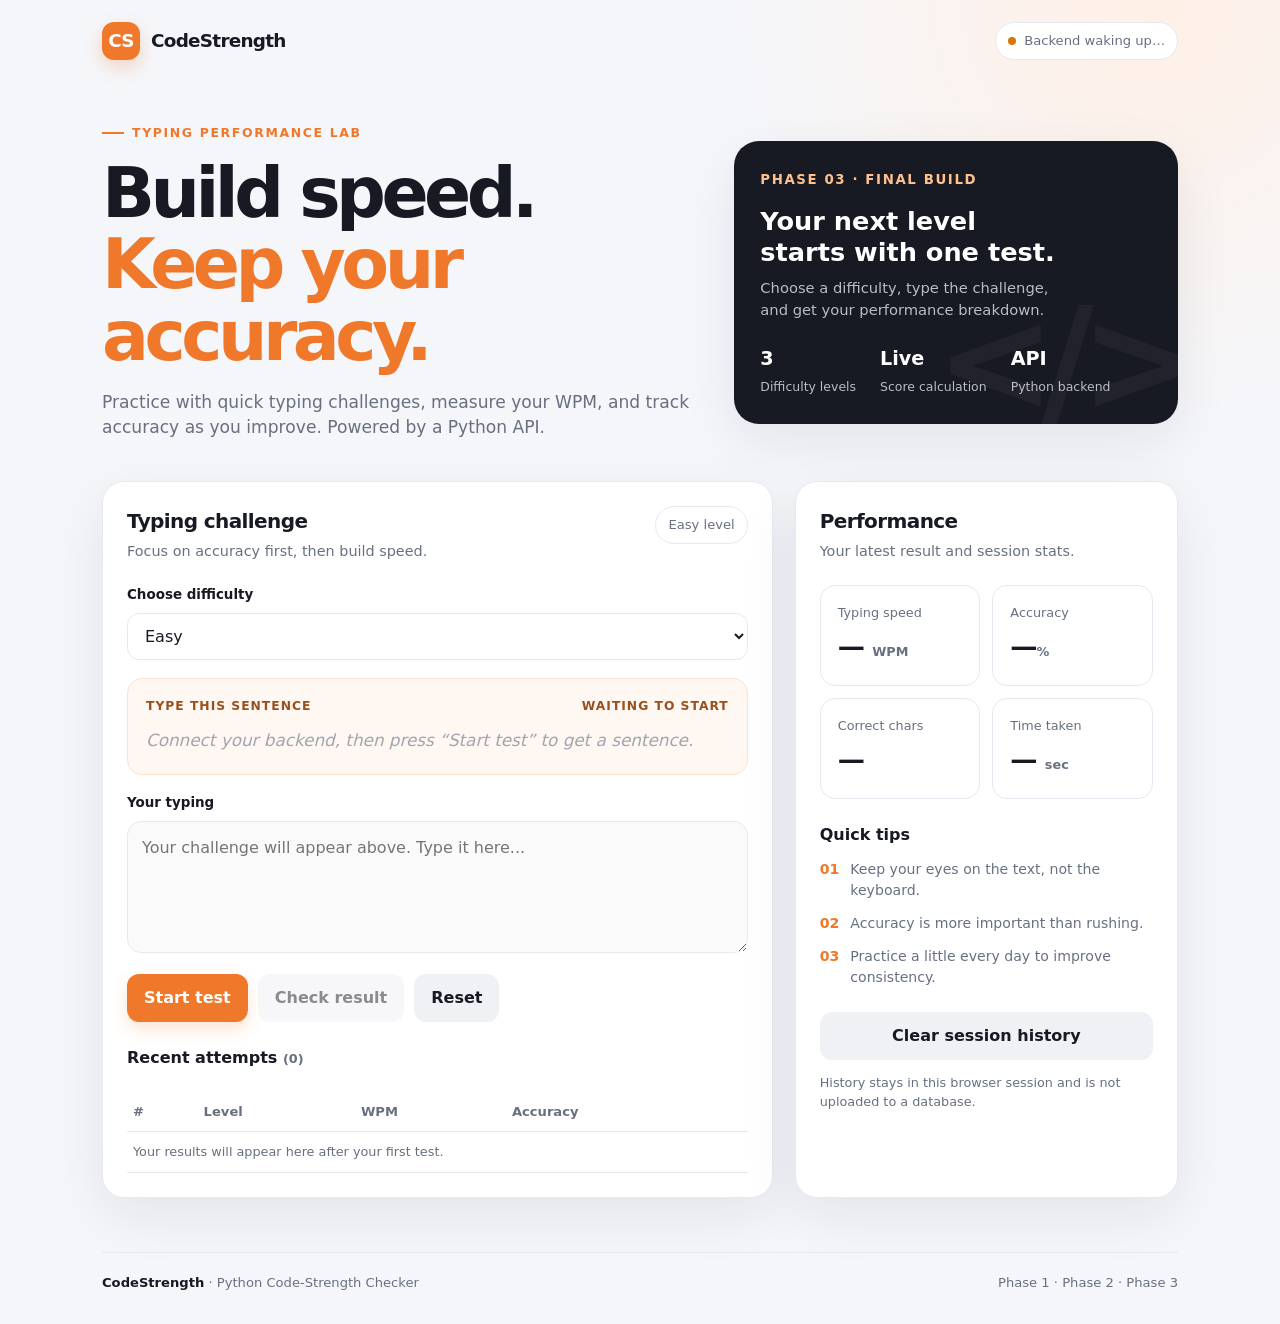
==== commit 89d1309e: "Remove manual backend URL setup and connect automatically" ====
--- a/index.html
+++ b/index.html
@@ -12,8 +12,6 @@
 <body><div class="wrap">
 <header class="nav"><div class="brand"><div class="logo">CS</div>CodeStrength</div><div class="navright"><div class="status"><span class="dot" id="apiDot"></span><span id="apiStatus">Backend not connected</span></div></div></header>
 <section class="hero"><div><div class="eyebrow">Typing performance lab</div><h1>Build speed.<br><span>Keep your accuracy.</span></h1><p>Practice with quick typing challenges, measure your WPM, and track accuracy as you improve. Powered by a Python API.</p></div><div class="hero-card"><small>Phase 03 · Final build</small><h2>Your next level starts with one test.</h2><p>Choose a difficulty, type the challenge, and get your performance breakdown.</p><div class="mini-stats"><div><strong>3</strong><span>Difficulty levels</span></div><div><strong>Live</strong><span>Score calculation</span></div><div><strong>API</strong><span>Python backend</span></div></div></div></section>
-<div class="api-config" id="configBox"><strong>One-time setup:</strong> after deploying the Python backend, paste its URL here. This is saved only in this browser.
-<input id="apiUrl" type="url" placeholder="https://your-python-backend.onrender.com"><div class="actions"><button class="btn secondary" id="saveApi">Connect backend</button></div></div>
 <main class="main-grid"><section class="panel"><div class="panelhead"><div><h2>Typing challenge</h2><p class="sub">Focus on accuracy first, then build speed.</p></div><span class="status" id="levelPill">Easy level</span></div>
 <label class="field-label" for="level">Choose difficulty</label><select class="select" id="level"><option>Easy</option><option>Medium</option><option>Hard</option></select>
 <div class="challenge"><div class="challenge-top"><span>Type this sentence</span><span id="challengeTag">Waiting to start</span></div><div class="target placeholder" id="target">Connect your backend, then press “Start test” to get a sentence.</div></div>
@@ -27,17 +25,15 @@
 function showMessage(text,type="success"){const el=$("message");el.textContent=text;el.className="message show "+type}
 function hideMessage(){$("message").className="message"}
 function setApiStatus(ok,text){$("apiDot").classList.toggle("on",ok);$("apiStatus").textContent=text}
-function getUrl(){return (baseUrl||$("apiUrl").value).trim().replace(/\/$/,"")}
+function getUrl(){return DEFAULT_API_URL.trim().replace(/\/$/,"")}
 async function api(path,options={}){const url=getUrl();if(!url)throw new Error("Add your Python backend URL above first.");const response=await fetch(url+path,{...options,headers:{"Content-Type":"application/json",...(options.headers||{})}});let data={};try{data=await response.json()}catch{}if(!response.ok)throw new Error(data.error||"Backend request failed ("+response.status+").");return data}
-async function checkHealth(){try{await api("/api/health");setApiStatus(true,"Python backend connected");$("configBox").classList.add("hidden")}catch(e){setApiStatus(false,"Backend not connected")}}
-$("saveApi").addEventListener("click",async()=>{baseUrl=getUrl();if(!baseUrl){showMessage("Paste your backend URL first.","error");return}hideMessage();try{await api("/api/health");setApiStatus(true,"Python backend connected");$("configBox").classList.add("hidden");showMessage("Backend connected. You can start a test.");}catch(e){setApiStatus(false,"Could not connect");showMessage(e.message+" Check the URL and backend deployment.","error")}});
+async function checkHealth(){try{await api("/api/health");setApiStatus(true,"Python backend connected")}catch(e){setApiStatus(false,"Backend waking up…");setTimeout(async()=>{try{await api("/api/health");setApiStatus(true,"Python backend connected")}catch(err){setApiStatus(false,"Backend unavailable — tap Start test to retry")}},5000)}}
 $("startBtn").addEventListener("click",async()=>{hideMessage();$("startBtn").disabled=true;try{const data=await api("/api/challenge?level="+encodeURIComponent($("level").value));target=data.sentence;$("target").textContent=target;$("target").classList.remove("placeholder");$("challengeTag").textContent=data.difficulty+" challenge";$("levelPill").textContent=data.difficulty+" level";$("typed").value="";$("typed").disabled=false;$("checkBtn").disabled=false;active=true;startedAt=performance.now();$("typed").focus();showMessage("Test started. Type the sentence exactly.");}catch(e){showMessage(e.message,"error");setApiStatus(false,"Backend not connected")}finally{$("startBtn").disabled=false}});
 $("checkBtn").addEventListener("click",async()=>{if(!active)return;hideMessage();$("checkBtn").disabled=true;try{const elapsed=Math.max((performance.now()-startedAt)/1000,.01);const data=await api("/api/score",{method:"POST",body:JSON.stringify({target,typed:$("typed").value,elapsed_seconds:elapsed,difficulty:$("level").value})});$("wpm").innerHTML=data.wpm+" <em>WPM</em>";$("accuracy").innerHTML=data.accuracy+"<em>%</em>";$("correct").textContent=data.correct_characters;$("elapsed").innerHTML=data.time_seconds+" <em>sec</em>";history.unshift({level:data.difficulty,wpm:data.wpm,accuracy:data.accuracy});history=history.slice(0,8);renderHistory();active=false;$("typed").disabled=true;$("challengeTag").textContent="Test complete";showMessage(data.feedback+" "+data.correct_characters+" correct characters; "+data.wrong_characters+" incorrect/missing/extra.","success")}catch(e){showMessage(e.message,"error");$("checkBtn").disabled=false}});
 function renderHistory(){$("attemptCount").textContent="("+history.length+")";$("historyBody").innerHTML=history.length?history.map((r,i)=>"<tr><td>"+(i+1)+"</td><td>"+r.level+"</td><td>"+r.wpm+"</td><td>"+r.accuracy+"%</td></tr>").join(""):'<tr><td colspan="4" class="tiny">Your results will appear here after your first test.</td></tr>'}
 $("resetBtn").addEventListener("click",()=>{active=false;target="";$("target").textContent="Press “Start test” to get a new sentence."; $("target").classList.add("placeholder");$("typed").value="";$("typed").disabled=true;$("checkBtn").disabled=true;$("challengeTag").textContent="Waiting to start";hideMessage()});
 $("clearHistory").addEventListener("click",()=>{history=[];renderHistory();$("wpm").innerHTML='— <em>WPM</em>';$("accuracy").innerHTML='—<em>%</em>';$("correct").textContent="—";$("elapsed").innerHTML='— <em>sec</em>';showMessage("Session history cleared.")});
 $("level").addEventListener("change",()=>{$("levelPill").textContent=$("level").value+" level"});
-// Use the deployed API automatically so users do not need to paste the URL each visit.
-$("apiUrl").value=DEFAULT_API_URL;
+// Connect to the deployed Python API automatically; no URL entry is required.
 checkHealth();
 </script></body></html>
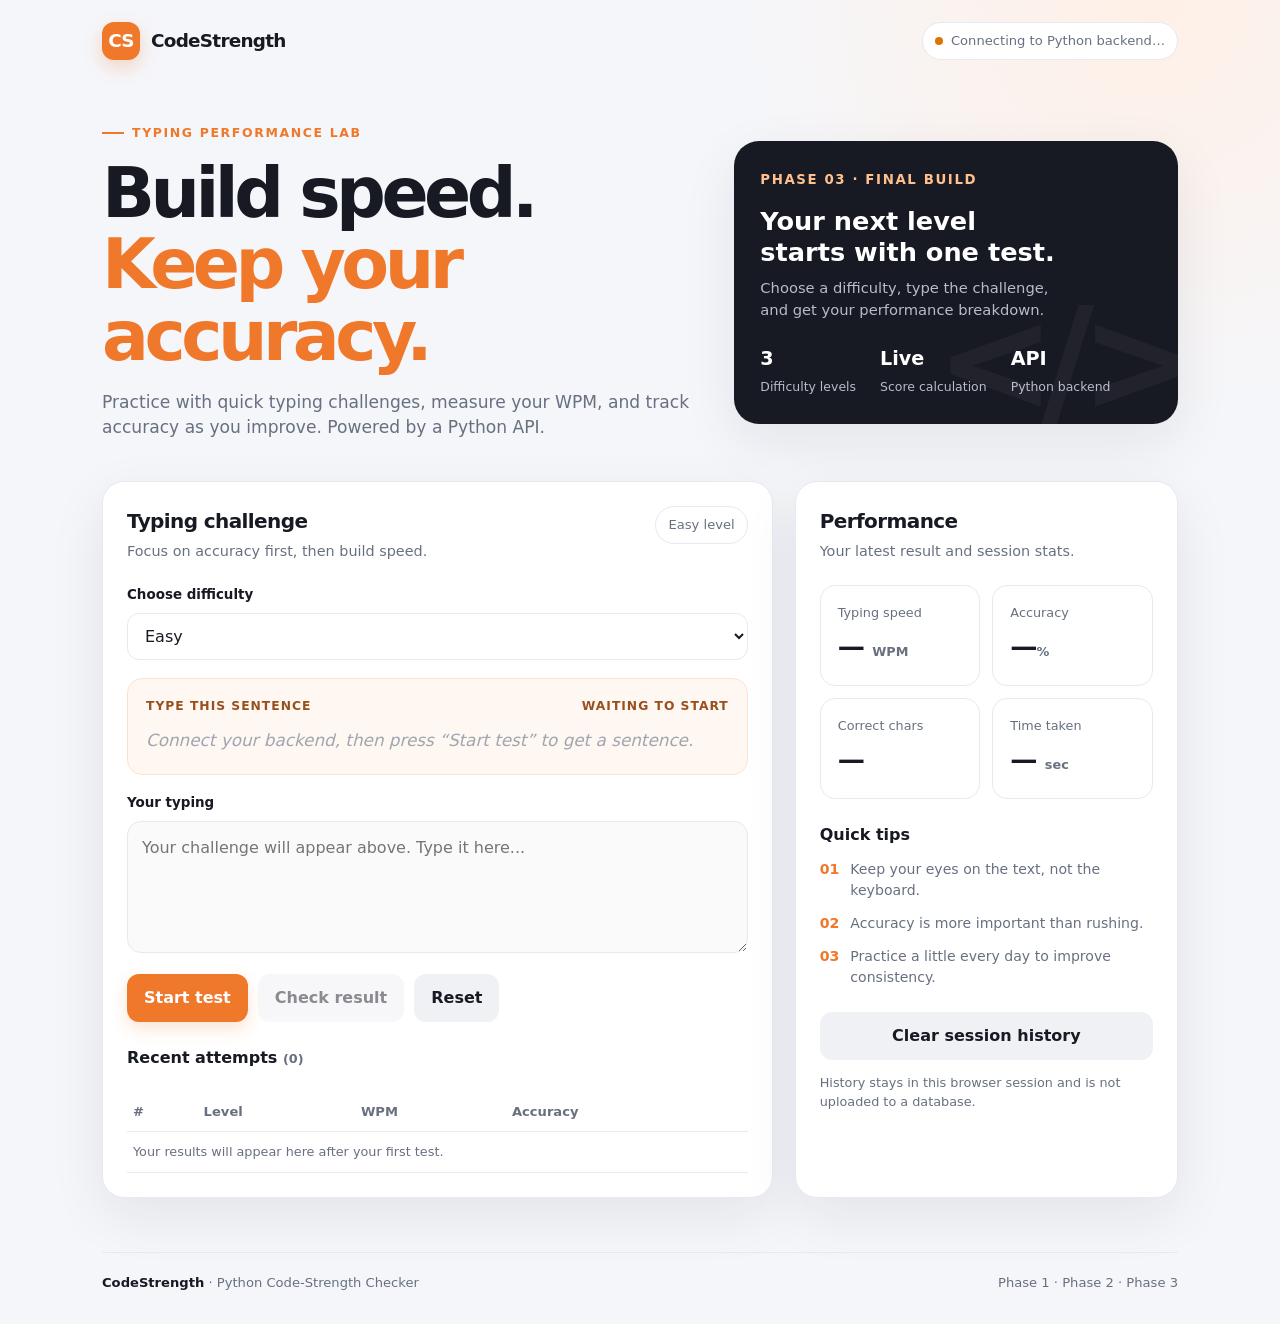
==== commit 2bab9587: "Correct automatic backend URL and retry connection on startup" ====
--- a/index.html
+++ b/index.html
@@ -21,13 +21,20 @@
 <aside class="panel"><div class="panelhead"><div><h2>Performance</h2><p class="sub">Your latest result and session stats.</p></div></div><div class="stats-grid"><div class="stat"><span>Typing speed</span><strong id="wpm">— <em>WPM</em></strong></div><div class="stat"><span>Accuracy</span><strong id="accuracy">—<em>%</em></strong></div><div class="stat"><span>Correct chars</span><strong id="correct">—</strong></div><div class="stat"><span>Time taken</span><strong id="elapsed">— <em>sec</em></strong></div></div><div class="side-section"><h3>Quick tips</h3><div class="tip"><b>01</b><span>Keep your eyes on the text, not the keyboard.</span></div><div class="tip"><b>02</b><span>Accuracy is more important than rushing.</span></div><div class="tip"><b>03</b><span>Practice a little every day to improve consistency.</span></div></div><div class="side-section"><button class="btn secondary" id="clearHistory" style="width:100%">Clear session history</button><p class="tiny">History stays in this browser session and is not uploaded to a database.</p></div></aside></main>
 <footer class="footer"><span><strong>CodeStrength</strong> · Python Code-Strength Checker</span><span>Phase 1 · Phase 2 · Phase 3</span></footer></div>
 <script>
-const $=id=>document.getElementById(id);const DEFAULT_API_URL="https://python-word-test-accuracy-system-tae.onrender.com";let baseUrl=DEFAULT_API_URL,target="",startedAt=0,active=false,history=[];
+const $=id=>document.getElementById(id);const DEFAULT_API_URL="https://codestrength-python-api.onrender.com";let baseUrl=DEFAULT_API_URL,target="",startedAt=0,active=false,history=[];
 function showMessage(text,type="success"){const el=$("message");el.textContent=text;el.className="message show "+type}
 function hideMessage(){$("message").className="message"}
 function setApiStatus(ok,text){$("apiDot").classList.toggle("on",ok);$("apiStatus").textContent=text}
 function getUrl(){return DEFAULT_API_URL.trim().replace(/\/$/,"")}
-async function api(path,options={}){const url=getUrl();if(!url)throw new Error("Add your Python backend URL above first.");const response=await fetch(url+path,{...options,headers:{"Content-Type":"application/json",...(options.headers||{})}});let data={};try{data=await response.json()}catch{}if(!response.ok)throw new Error(data.error||"Backend request failed ("+response.status+").");return data}
-async function checkHealth(){try{await api("/api/health");setApiStatus(true,"Python backend connected")}catch(e){setApiStatus(false,"Backend waking up…");setTimeout(async()=>{try{await api("/api/health");setApiStatus(true,"Python backend connected")}catch(err){setApiStatus(false,"Backend unavailable — tap Start test to retry")}},5000)}}
+async function api(path,options={}){const url=getUrl();if(!url)throw new Error("Python backend URL is not configured.");const response=await fetch(url+path,{...options,headers:{"Content-Type":"application/json",...(options.headers||{})}});let data={};try{data=await response.json()}catch{}if(!response.ok)throw new Error(data.error||"Backend request failed ("+response.status+").");return data}
+async function checkHealth(){
+  setApiStatus(false,"Connecting to Python backend…");
+  for(let attempt=0;attempt<4;attempt++){
+    try{await api("/api/health");setApiStatus(true,"Python backend connected");return}
+    catch(e){if(attempt<3)await new Promise(resolve=>setTimeout(resolve,4000))}
+  }
+  setApiStatus(false,"Backend unavailable — check Render deployment");
+}
 $("startBtn").addEventListener("click",async()=>{hideMessage();$("startBtn").disabled=true;try{const data=await api("/api/challenge?level="+encodeURIComponent($("level").value));target=data.sentence;$("target").textContent=target;$("target").classList.remove("placeholder");$("challengeTag").textContent=data.difficulty+" challenge";$("levelPill").textContent=data.difficulty+" level";$("typed").value="";$("typed").disabled=false;$("checkBtn").disabled=false;active=true;startedAt=performance.now();$("typed").focus();showMessage("Test started. Type the sentence exactly.");}catch(e){showMessage(e.message,"error");setApiStatus(false,"Backend not connected")}finally{$("startBtn").disabled=false}});
 $("checkBtn").addEventListener("click",async()=>{if(!active)return;hideMessage();$("checkBtn").disabled=true;try{const elapsed=Math.max((performance.now()-startedAt)/1000,.01);const data=await api("/api/score",{method:"POST",body:JSON.stringify({target,typed:$("typed").value,elapsed_seconds:elapsed,difficulty:$("level").value})});$("wpm").innerHTML=data.wpm+" <em>WPM</em>";$("accuracy").innerHTML=data.accuracy+"<em>%</em>";$("correct").textContent=data.correct_characters;$("elapsed").innerHTML=data.time_seconds+" <em>sec</em>";history.unshift({level:data.difficulty,wpm:data.wpm,accuracy:data.accuracy});history=history.slice(0,8);renderHistory();active=false;$("typed").disabled=true;$("challengeTag").textContent="Test complete";showMessage(data.feedback+" "+data.correct_characters+" correct characters; "+data.wrong_characters+" incorrect/missing/extra.","success")}catch(e){showMessage(e.message,"error");$("checkBtn").disabled=false}});
 function renderHistory(){$("attemptCount").textContent="("+history.length+")";$("historyBody").innerHTML=history.length?history.map((r,i)=>"<tr><td>"+(i+1)+"</td><td>"+r.level+"</td><td>"+r.wpm+"</td><td>"+r.accuracy+"%</td></tr>").join(""):'<tr><td colspan="4" class="tiny">Your results will appear here after your first test.</td></tr>'}
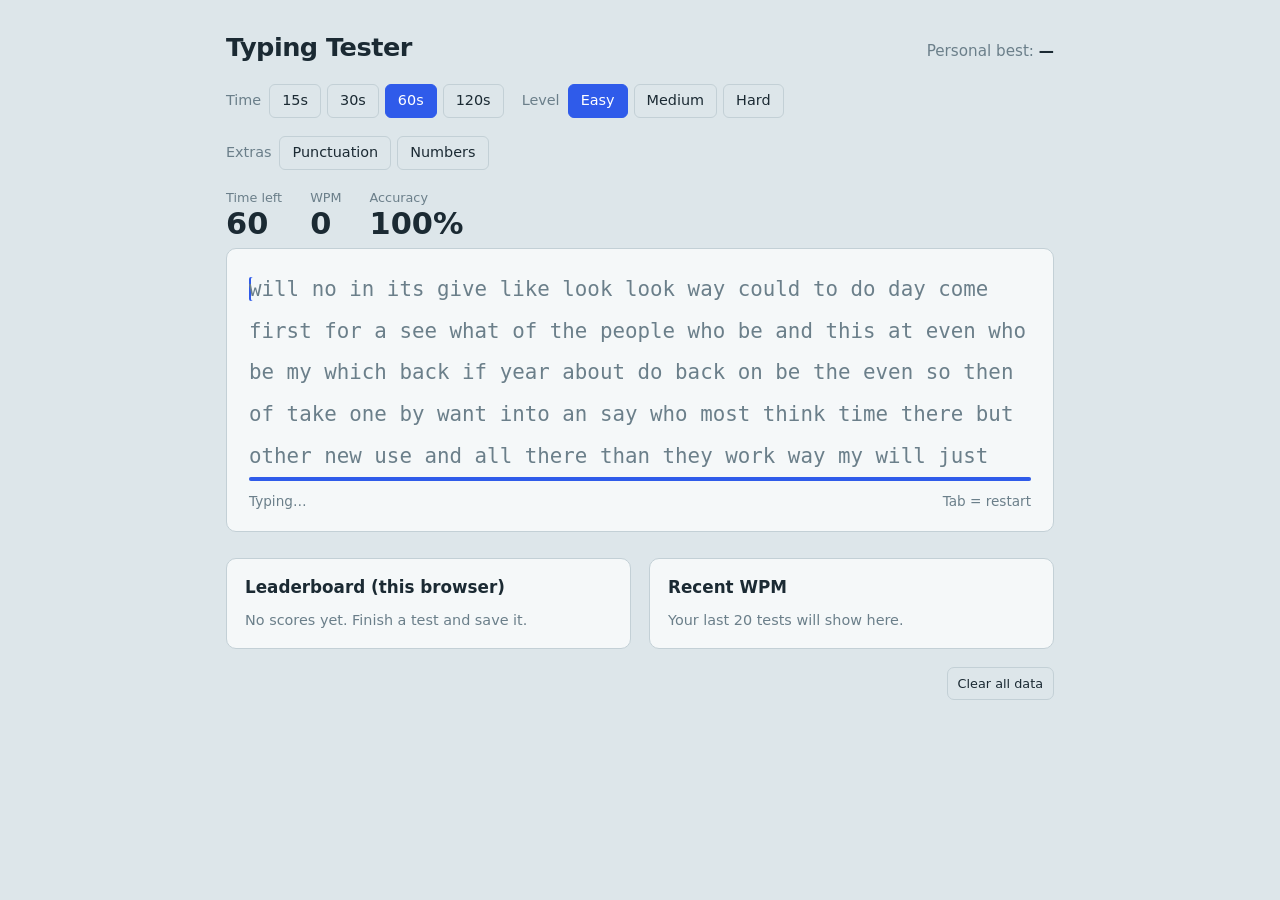
==== commit c82e1761: "Add files via upload" ====
--- a/index.html
+++ b/index.html
@@ -1,46 +1,347 @@
-<!doctype html>
+<!DOCTYPE html>
 <html lang="en">
 <head>
-<meta charset="utf-8"><meta name="viewport" content="width=device-width, initial-scale=1">
-<meta name="theme-color" content="#171923">
-<title>CodeStrength — Typing Performance Lab</title>
+<meta charset="UTF-8">
+<meta name="viewport" content="width=device-width, initial-scale=1">
+<title>Typing Tester</title>
 <style>
-:root{--bg:#f5f6fa;--card:#fff;--ink:#171923;--muted:#687080;--line:#e7e9f0;--orange:#f0782b;--orange2:#ff9a52;--dark:#171923;--green:#15803d;--red:#b91c1c;--shadow:0 18px 55px rgba(23,25,35,.08)}
-*{box-sizing:border-box}body{margin:0;background:radial-gradient(circle at 90% 0%,#fff0e6 0,transparent 26rem),var(--bg);color:var(--ink);font:16px/1.5 Inter,ui-sans-serif,system-ui,-apple-system,BlinkMacSystemFont,"Segoe UI",sans-serif}button,input,textarea,select{font:inherit}button{cursor:pointer}.wrap{max-width:1120px;margin:auto;padding:0 22px}.nav{display:flex;align-items:center;justify-content:space-between;padding:22px 0}.brand{display:flex;align-items:center;gap:11px;font-weight:850;font-size:1.15rem;letter-spacing:-.04em}.logo{width:38px;height:38px;border-radius:12px;background:var(--orange);display:grid;place-items:center;color:#fff;font-weight:900;box-shadow:0 7px 18px #f0782b44}.navright{display:flex;gap:10px;align-items:center}.status{display:inline-flex;align-items:center;gap:8px;padding:8px 12px;border:1px solid var(--line);background:#fff;border-radius:999px;color:var(--muted);font-size:.82rem}.dot{width:8px;height:8px;border-radius:50%;background:#d97706}.dot.on{background:#16a34a}.hero{padding:42px 0 28px;display:grid;grid-template-columns:1.15fr .85fr;gap:32px;align-items:center}.eyebrow{font-size:.78rem;font-weight:800;letter-spacing:.13em;text-transform:uppercase;color:var(--orange);display:flex;gap:8px;align-items:center}.eyebrow:before{content:"";width:22px;height:2px;background:var(--orange)}h1{font-size:clamp(2.35rem,5.5vw,4.35rem);line-height:1.03;letter-spacing:-.065em;margin:14px 0 18px;max-width:690px}h1 span{color:var(--orange)}.hero p{max-width:590px;color:var(--muted);font-size:1.07rem;margin:0}.hero-card{background:var(--dark);color:#fff;border-radius:25px;padding:26px;min-height:220px;position:relative;overflow:hidden;box-shadow:var(--shadow)}.hero-card:after{content:"</>";position:absolute;right:-8px;bottom:-45px;font-size:9rem;font-weight:900;letter-spacing:-.1em;color:#ffffff0b}.hero-card small{color:#ffc08d;text-transform:uppercase;letter-spacing:.12em;font-weight:800}.hero-card h2{font-size:1.6rem;line-height:1.2;margin:15px 0 10px;max-width:300px}.hero-card p{color:#b8bdc9;font-size:.92rem;max-width:290px}.mini-stats{display:flex;gap:24px;margin-top:24px}.mini-stats strong{display:block;font-size:1.2rem}.mini-stats span{font-size:.78rem;color:#b8bdc9}.main-grid{display:grid;grid-template-columns:minmax(0,1.4fr) minmax(270px,.8fr);gap:22px;padding:12px 0 54px}.panel{background:var(--card);border:1px solid var(--line);border-radius:22px;padding:24px;box-shadow:var(--shadow);min-width:0}.panelhead{display:flex;justify-content:space-between;align-items:flex-start;gap:12px;margin-bottom:22px}.panel h2{margin:0;font-size:1.25rem;letter-spacing:-.03em}.sub{color:var(--muted);font-size:.9rem;margin:5px 0 0}.field-label{font-size:.84rem;font-weight:750;display:block;margin-bottom:8px}.select{width:100%;border:1px solid var(--line);border-radius:12px;padding:12px 13px;background:#fff;color:var(--ink);outline:none}.select:focus,textarea:focus{border-color:var(--orange);box-shadow:0 0 0 3px #f0782b1c}.challenge{margin:18px 0;padding:18px;border-radius:15px;background:#fff7f1;border:1px solid #ffe1cb}.challenge-top{display:flex;justify-content:space-between;gap:10px;color:#99501f;font-size:.77rem;font-weight:800;text-transform:uppercase;letter-spacing:.08em;margin-bottom:10px}.target{font-size:1.05rem;line-height:1.8;overflow-wrap:anywhere}.placeholder{color:#a0a5b1;font-style:italic}textarea{width:100%;min-height:132px;resize:vertical;border:1px solid var(--line);border-radius:14px;padding:14px;outline:none;color:var(--ink)}.actions{display:flex;gap:10px;flex-wrap:wrap;margin-top:14px}.btn{border:0;border-radius:12px;padding:12px 17px;font-weight:800;transition:transform .15s,opacity .15s}.btn:hover{transform:translateY(-1px)}.btn:disabled{opacity:.5;cursor:not-allowed;transform:none}.primary{background:var(--orange);color:white;box-shadow:0 7px 16px #f0782b33}.secondary{background:#f0f1f5;color:var(--ink)}.message{margin-top:14px;border-radius:12px;padding:12px 14px;font-size:.9rem;display:none;overflow-wrap:anywhere}.message.show{display:block}.message.error{background:#fff1f2;color:#9f1239}.message.success{background:#f0fdf4;color:#166534}.stats-grid{display:grid;grid-template-columns:repeat(2,minmax(0,1fr));gap:12px}.stat{padding:17px;border:1px solid var(--line);border-radius:15px;background:#fff}.stat span{font-size:.8rem;color:var(--muted);display:block}.stat strong{display:block;font-size:1.7rem;letter-spacing:-.04em;margin-top:5px;overflow-wrap:anywhere}.stat strong em{font-style:normal;font-size:.8rem;letter-spacing:0;color:var(--muted);font-weight:600}.side-section{margin-top:24px}.side-section h3{margin:0 0 12px;font-size:1rem}.tip{display:flex;gap:11px;margin:12px 0;color:var(--muted);font-size:.88rem}.tip b{color:var(--orange);flex-shrink:0}.history{width:100%;border-collapse:collapse;font-size:.82rem;margin-top:10px}.history th,.history td{text-align:left;padding:10px 6px;border-bottom:1px solid var(--line)}.history th{color:var(--muted);font-weight:700}.history-wrap{overflow-x:auto}.footer{border-top:1px solid var(--line);padding:20px 0 32px;color:var(--muted);font-size:.82rem;display:flex;justify-content:space-between;gap:12px;flex-wrap:wrap}.footer strong{color:var(--ink)}.tiny{font-size:.8rem;color:var(--muted)}.api-config{margin:0 0 22px;padding:13px 15px;background:#fff;border:1px dashed #e5b18e;border-radius:14px;color:#7c4a27;font-size:.85rem}.api-config input{width:100%;margin-top:8px;border:1px solid #f3c5a4;border-radius:9px;padding:10px;background:#fffaf6;outline:none}.api-config .actions{margin-top:8px}.hidden{display:none!important}
-@media(max-width:820px){.hero{grid-template-columns:1fr;padding-top:25px}.hero-card{min-height:auto}.main-grid{grid-template-columns:1fr}.hero-card h2{max-width:450px}}@media(max-width:520px){.wrap{padding:0 14px}.nav{padding:16px 0}.status{font-size:.72rem;padding:7px 9px}.hero{gap:20px}.hero-card,.panel{padding:19px;border-radius:18px}.main-grid{gap:15px}.stats-grid{gap:9px}.stat{padding:13px}.stat strong{font-size:1.45rem}.actions .btn{flex:1}.panelhead{margin-bottom:17px}.mini-stats{gap:18px}}
-</style></head>
-<body><div class="wrap">
-<header class="nav"><div class="brand"><div class="logo">CS</div>CodeStrength</div><div class="navright"><div class="status"><span class="dot" id="apiDot"></span><span id="apiStatus">Backend not connected</span></div></div></header>
-<section class="hero"><div><div class="eyebrow">Typing performance lab</div><h1>Build speed.<br><span>Keep your accuracy.</span></h1><p>Practice with quick typing challenges, measure your WPM, and track accuracy as you improve. Powered by a Python API.</p></div><div class="hero-card"><small>Phase 03 · Final build</small><h2>Your next level starts with one test.</h2><p>Choose a difficulty, type the challenge, and get your performance breakdown.</p><div class="mini-stats"><div><strong>3</strong><span>Difficulty levels</span></div><div><strong>Live</strong><span>Score calculation</span></div><div><strong>API</strong><span>Python backend</span></div></div></div></section>
-<main class="main-grid"><section class="panel"><div class="panelhead"><div><h2>Typing challenge</h2><p class="sub">Focus on accuracy first, then build speed.</p></div><span class="status" id="levelPill">Easy level</span></div>
-<label class="field-label" for="level">Choose difficulty</label><select class="select" id="level"><option>Easy</option><option>Medium</option><option>Hard</option></select>
-<div class="challenge"><div class="challenge-top"><span>Type this sentence</span><span id="challengeTag">Waiting to start</span></div><div class="target placeholder" id="target">Connect your backend, then press “Start test” to get a sentence.</div></div>
-<label class="field-label" for="typed">Your typing</label><textarea id="typed" placeholder="Your challenge will appear above. Type it here..." spellcheck="false" disabled></textarea>
-<div class="actions"><button class="btn primary" id="startBtn">Start test</button><button class="btn secondary" id="checkBtn" disabled>Check result</button><button class="btn secondary" id="resetBtn">Reset</button></div><div class="message" id="message" role="status"></div>
-<div class="side-section"><h3>Recent attempts <span class="tiny" id="attemptCount">(0)</span></h3><div class="history-wrap"><table class="history"><thead><tr><th>#</th><th>Level</th><th>WPM</th><th>Accuracy</th></tr></thead><tbody id="historyBody"><tr><td colspan="4" class="tiny">Your results will appear here after your first test.</td></tr></tbody></table></div></div></section>
-<aside class="panel"><div class="panelhead"><div><h2>Performance</h2><p class="sub">Your latest result and session stats.</p></div></div><div class="stats-grid"><div class="stat"><span>Typing speed</span><strong id="wpm">— <em>WPM</em></strong></div><div class="stat"><span>Accuracy</span><strong id="accuracy">—<em>%</em></strong></div><div class="stat"><span>Correct chars</span><strong id="correct">—</strong></div><div class="stat"><span>Time taken</span><strong id="elapsed">— <em>sec</em></strong></div></div><div class="side-section"><h3>Quick tips</h3><div class="tip"><b>01</b><span>Keep your eyes on the text, not the keyboard.</span></div><div class="tip"><b>02</b><span>Accuracy is more important than rushing.</span></div><div class="tip"><b>03</b><span>Practice a little every day to improve consistency.</span></div></div><div class="side-section"><button class="btn secondary" id="clearHistory" style="width:100%">Clear session history</button><p class="tiny">History stays in this browser session and is not uploaded to a database.</p></div></aside></main>
-<footer class="footer"><span><strong>CodeStrength</strong> · Python Code-Strength Checker</span><span>Phase 1 · Phase 2 · Phase 3</span></footer></div>
+:root{
+  --bg:#dde6ea; --panel:#f5f8f9; --ink:#1b2a33; --muted:#6b7f8a; --line:#c3d0d6;
+  --ok:#1f7a5c; --bad:#c2412d; --badbg:#f6d9d3; --accent:#2f5bea; --accentink:#fff;
+}
+@media (prefers-color-scheme: dark){
+  :root{ --bg:#10181d; --panel:#18232a; --ink:#e3ecf0; --muted:#8a9faa; --line:#2b3b44;
+    --ok:#4fd1a1; --bad:#ff7b66; --badbg:#3a1d19; --accent:#6f8cff; --accentink:#0b1020; }
+}
+*{box-sizing:border-box}
+html,body{margin:0}
+body{background:var(--bg);color:var(--ink);font-family:system-ui,-apple-system,"Segoe UI",Roboto,sans-serif;line-height:1.5;min-height:100vh}
+main{max-width:860px;margin:0 auto;padding:28px 16px 60px}
+header{display:flex;justify-content:space-between;align-items:baseline;flex-wrap:wrap;gap:8px;margin-bottom:18px}
+h1{font-size:1.6rem;margin:0;letter-spacing:-.02em}
+.best{color:var(--muted);font-size:.95rem}
+.best b{color:var(--ink)}
+.opts{display:flex;flex-wrap:wrap;gap:18px;margin-bottom:14px}
+.group{display:flex;align-items:center;gap:6px}
+.group span{color:var(--muted);font-size:.9rem;margin-right:2px}
+.chip{border:1px solid var(--line);background:transparent;color:var(--ink);padding:5px 12px;border-radius:6px;font:inherit;font-size:.9rem;cursor:pointer}
+.chip[aria-pressed="true"]{background:var(--accent);color:var(--accentink);border-color:var(--accent)}
+.chip:focus-visible,button:focus-visible,input:focus-visible{outline:2px solid var(--accent);outline-offset:2px}
+.live{display:flex;gap:28px;margin:18px 0 8px;font-variant-numeric:tabular-nums}
+.live div{display:flex;flex-direction:column}
+.live small{color:var(--muted);font-size:.8rem}
+.live strong{font-size:1.9rem;line-height:1.1}
+.stage{position:relative;background:var(--panel);border:1px solid var(--line);border-radius:10px;padding:20px 22px;cursor:text}
+#text{font-family:ui-monospace,SFMono-Regular,Menlo,Consolas,monospace;font-size:1.3rem;line-height:2;word-break:break-word;max-height:9.5em;overflow:hidden;color:var(--muted)}
+#text .c{border-radius:2px}
+#text .ok{color:var(--ok)}
+#text .bad{color:var(--bad);background:var(--badbg)}
+#text .cur{box-shadow:inset 2px 0 0 var(--accent)}
+#hidden{position:absolute;opacity:0;pointer-events:none;left:0;top:0;width:1px;height:1px}
+.hint{color:var(--muted);font-size:.85rem;margin-top:10px;display:flex;justify-content:space-between;gap:10px;flex-wrap:wrap}
+.bar{height:4px;background:var(--line);border-radius:2px;margin-top:10px;overflow:hidden}
+.bar i{display:block;height:100%;width:100%;background:var(--accent);transform-origin:left}
+button.main{background:var(--accent);color:var(--accentink);border:0;padding:9px 18px;border-radius:7px;font:inherit;font-weight:600;cursor:pointer}
+button.ghost{background:transparent;border:1px solid var(--line);color:var(--ink);padding:9px 14px;border-radius:7px;font:inherit;cursor:pointer}
+#result{margin-top:18px;background:var(--panel);border:1px solid var(--line);border-radius:10px;padding:20px 22px}
+#result[hidden]{display:none}
+.grid{display:grid;grid-template-columns:repeat(auto-fit,minmax(120px,1fr));gap:14px;margin:10px 0 16px}
+.grid small{color:var(--muted);display:block;font-size:.8rem}
+.grid strong{font-size:1.6rem;font-variant-numeric:tabular-nums}
+.save{display:flex;gap:8px;flex-wrap:wrap;align-items:center}
+.save input{padding:9px 12px;border-radius:7px;border:1px solid var(--line);background:var(--bg);color:var(--ink);font:inherit;min-width:0;flex:1 1 160px;max-width:260px}
+.msg{color:var(--ok);font-size:.9rem}
+.cols{display:grid;grid-template-columns:1fr 1fr;gap:18px;margin-top:26px}
+@media (max-width:700px){.cols{grid-template-columns:1fr}}
+.card{background:var(--panel);border:1px solid var(--line);border-radius:10px;padding:16px 18px}
+.card h2{font-size:1.05rem;margin:0 0 10px}
+.card ol{margin:0;padding-left:1.3em}
+.card li{display:flex;justify-content:space-between;gap:8px;padding:3px 0;font-variant-numeric:tabular-nums}
+.card li span:last-child{color:var(--muted)}
+.empty{color:var(--muted);font-size:.9rem}
+svg{width:100%;height:auto;display:block}
+.foot{margin-top:18px;display:flex;justify-content:flex-end}
+.foot button{font-size:.8rem;padding:6px 10px}
+@media (prefers-reduced-motion: reduce){*{transition:none!important}}
+</style>
+</head>
+<body>
+<main>
+  <header>
+    <h1>Typing Tester</h1>
+    <div class="best">Personal best: <b id="best">—</b></div>
+  </header>
+
+  <div class="opts">
+    <div class="group" id="g-time"><span>Time</span></div>
+    <div class="group" id="g-diff"><span>Level</span></div>
+    <div class="group" id="g-punc"><span>Extras</span></div>
+  </div>
+
+  <div class="live" aria-live="off">
+    <div><small>Time left</small><strong id="time">60</strong></div>
+    <div><small>WPM</small><strong id="wpm">0</strong></div>
+    <div><small>Accuracy</small><strong id="acc">100%</strong></div>
+  </div>
+
+  <div class="stage" id="stage">
+    <div id="text"></div>
+    <input id="hidden" autocomplete="off" autocapitalize="off" autocorrect="off" spellcheck="false" aria-label="Type here">
+    <div class="bar"><i id="prog"></i></div>
+    <div class="hint"><span id="hintL">Click here and start typing</span><span>Tab = restart</span></div>
+  </div>
+
+  <section id="result" hidden>
+    <h2 style="margin:0">Result</h2>
+    <div class="grid">
+      <div><small>WPM</small><strong id="rWpm">0</strong></div>
+      <div><small>Raw WPM</small><strong id="rRaw">0</strong></div>
+      <div><small>Accuracy</small><strong id="rAcc">0%</strong></div>
+      <div><small>Mistakes</small><strong id="rErr">0</strong></div>
+    </div>
+    <div class="save">
+      <input id="name" placeholder="Your name" maxlength="20" aria-label="Your name">
+      <button class="main" id="save">Save score</button>
+      <button class="ghost" id="again">Try again</button>
+      <span class="msg" id="msg"></span>
+    </div>
+  </section>
+
+  <div class="cols">
+    <section class="card">
+      <h2>Leaderboard (this browser)</h2>
+      <ol id="board"></ol>
+      <div class="empty" id="boardEmpty">No scores yet. Finish a test and save it.</div>
+    </section>
+    <section class="card">
+      <h2>Recent WPM</h2>
+      <div id="chart"></div>
+      <div class="empty" id="chartEmpty">Your last 20 tests will show here.</div>
+    </section>
+  </div>
+  <div class="foot"><button class="ghost" id="clear">Clear all data</button></div>
+</main>
+
 <script>
-const $=id=>document.getElementById(id);const DEFAULT_API_URL="https://codestrength-python-api.onrender.com";let baseUrl=DEFAULT_API_URL,target="",startedAt=0,active=false,history=[];
-function showMessage(text,type="success"){const el=$("message");el.textContent=text;el.className="message show "+type}
-function hideMessage(){$("message").className="message"}
-function setApiStatus(ok,text){$("apiDot").classList.toggle("on",ok);$("apiStatus").textContent=text}
-function getUrl(){return DEFAULT_API_URL.trim().replace(/\/$/,"")}
-async function api(path,options={}){const url=getUrl();if(!url)throw new Error("Python backend URL is not configured.");const response=await fetch(url+path,{...options,headers:{"Content-Type":"application/json",...(options.headers||{})}});let data={};try{data=await response.json()}catch{}if(!response.ok)throw new Error(data.error||"Backend request failed ("+response.status+").");return data}
-async function checkHealth(){
-  setApiStatus(false,"Connecting to Python backend…");
-  for(let attempt=0;attempt<4;attempt++){
-    try{await api("/api/health");setApiStatus(true,"Python backend connected");return}
-    catch(e){if(attempt<3)await new Promise(resolve=>setTimeout(resolve,4000))}
+(function(){
+"use strict";
+const $ = id => document.getElementById(id);
+
+/* ---------- storage (safe) ---------- */
+const store = {
+  get(k, d){ try{ const v = localStorage.getItem(k); return v ? JSON.parse(v) : d; }catch(e){ return d; } },
+  set(k, v){ try{ localStorage.setItem(k, JSON.stringify(v)); }catch(e){} }
+};
+
+/* ---------- word lists ---------- */
+const WORDS = {
+  easy: "the be to of and a in that have it for not on with he as you do at this but his by from they we say her she or an will my one all would there their what so up out if about who get which go me when make can like time no just him know take people into year your good some could them see other than then now look only come its over think also back after use two how our work first well way even new want because any these give day most us".split(" "),
+  medium: "above accept achieve address advance allow amount animal answer appear around attention balance because before believe benefit between bright building careful century certain change choose company consider contain continue control country create culture decide deliver describe develop different direction discover distance during economy effort energy enough evening example explain family feature figure finish follow foreign forward friend future garden general health history imagine improve include increase industry interest journey knowledge language leader machine measure member message minute modern morning movement natural nothing number object office opinion parent pattern perfect picture plastic pleasure popular possible practice present problem produce project provide quality question reason receive recent record remember report result science season second service several simple society special station strategy student subject success support surface system teacher through together tomorrow traffic travel understand usually variety village weather without writing".split(" "),
+  hard: "acknowledge algorithm ambiguous architecture asynchronous bureaucracy characteristic collaboration comprehensive concatenate consciousness contemporary convenience correspondence cryptography deliberately demonstrate determination developmental differentiate disproportionate documentation encyclopedia entrepreneur environmental extraordinary fundamentally gratification hypothetical implementation infrastructure instantaneous interdependent jurisdiction knowledgeable laboratory manufacturing miscellaneous nevertheless notwithstanding opportunity parliamentary pharmaceutical philosophical psychological questionnaire quintessential reconnaissance rehabilitation representative simultaneously sophisticated specification straightforward sustainability synchronization technological temperature transformation unprecedented vocabulary vulnerability".split(" ")
+};
+WORDS.medium = WORDS.medium.filter(w => w.length > 2);
+
+/* ---------- settings ---------- */
+const settings = Object.assign({ time:60, diff:"easy", punc:false, nums:false }, store.get("tt_settings", {}));
+const TIMES = [15,30,60,120];
+const DIFFS = [["easy","Easy"],["medium","Medium"],["hard","Hard"]];
+
+function chips(box, items, isOn, onPick){
+  items.forEach(([val,label]) => {
+    const b = document.createElement("button");
+    b.className = "chip"; b.textContent = label; b.type = "button";
+    b.addEventListener("click", () => { onPick(val); refreshChips(); store.set("tt_settings", settings); reset(); });
+    b._val = val; b._isOn = isOn; box.appendChild(b);
+  });
+}
+function refreshChips(){
+  document.querySelectorAll(".chip").forEach(b => b.setAttribute("aria-pressed", String(b._isOn(b._val))));
+}
+chips($("g-time"), TIMES.map(t => [t, t + "s"]), v => settings.time === v, v => settings.time = v);
+chips($("g-diff"), DIFFS, v => settings.diff === v, v => settings.diff = v);
+chips($("g-punc"), [["punc","Punctuation"],["nums","Numbers"]],
+  v => v === "punc" ? settings.punc : settings.nums,
+  v => { if(v === "punc") settings.punc = !settings.punc; else settings.nums = !settings.nums; });
+
+/* ---------- test state ---------- */
+let target = "", typed = "", started = false, finished = false, startTime = 0, timer = null, errors = 0;
+const textEl = $("text"), input = $("hidden");
+
+function rnd(a){ return a[Math.floor(Math.random() * a.length)]; }
+function makeWords(n){
+  const list = WORDS[settings.diff], out = [];
+  for(let i = 0; i < n; i++){
+    let w = rnd(list);
+    if(settings.nums && Math.random() < 0.15) w = String(Math.floor(Math.random() * 1000));
+    if(settings.punc && Math.random() < 0.2){
+      const r = Math.random();
+      if(r < 0.35) w = w[0].toUpperCase() + w.slice(1);
+      else if(r < 0.65) w += ",";
+      else if(r < 0.85) w += ".";
+      else w = '"' + w + '"';
+    }
+    out.push(w);
   }
-  setApiStatus(false,"Backend unavailable — check Render deployment");
-}
-$("startBtn").addEventListener("click",async()=>{hideMessage();$("startBtn").disabled=true;try{const data=await api("/api/challenge?level="+encodeURIComponent($("level").value));target=data.sentence;$("target").textContent=target;$("target").classList.remove("placeholder");$("challengeTag").textContent=data.difficulty+" challenge";$("levelPill").textContent=data.difficulty+" level";$("typed").value="";$("typed").disabled=false;$("checkBtn").disabled=false;active=true;startedAt=performance.now();$("typed").focus();showMessage("Test started. Type the sentence exactly.");}catch(e){showMessage(e.message,"error");setApiStatus(false,"Backend not connected")}finally{$("startBtn").disabled=false}});
-$("checkBtn").addEventListener("click",async()=>{if(!active)return;hideMessage();$("checkBtn").disabled=true;try{const elapsed=Math.max((performance.now()-startedAt)/1000,.01);const data=await api("/api/score",{method:"POST",body:JSON.stringify({target,typed:$("typed").value,elapsed_seconds:elapsed,difficulty:$("level").value})});$("wpm").innerHTML=data.wpm+" <em>WPM</em>";$("accuracy").innerHTML=data.accuracy+"<em>%</em>";$("correct").textContent=data.correct_characters;$("elapsed").innerHTML=data.time_seconds+" <em>sec</em>";history.unshift({level:data.difficulty,wpm:data.wpm,accuracy:data.accuracy});history=history.slice(0,8);renderHistory();active=false;$("typed").disabled=true;$("challengeTag").textContent="Test complete";showMessage(data.feedback+" "+data.correct_characters+" correct characters; "+data.wrong_characters+" incorrect/missing/extra.","success")}catch(e){showMessage(e.message,"error");$("checkBtn").disabled=false}});
-function renderHistory(){$("attemptCount").textContent="("+history.length+")";$("historyBody").innerHTML=history.length?history.map((r,i)=>"<tr><td>"+(i+1)+"</td><td>"+r.level+"</td><td>"+r.wpm+"</td><td>"+r.accuracy+"%</td></tr>").join(""):'<tr><td colspan="4" class="tiny">Your results will appear here after your first test.</td></tr>'}
-$("resetBtn").addEventListener("click",()=>{active=false;target="";$("target").textContent="Press “Start test” to get a new sentence."; $("target").classList.add("placeholder");$("typed").value="";$("typed").disabled=true;$("checkBtn").disabled=true;$("challengeTag").textContent="Waiting to start";hideMessage()});
-$("clearHistory").addEventListener("click",()=>{history=[];renderHistory();$("wpm").innerHTML='— <em>WPM</em>';$("accuracy").innerHTML='—<em>%</em>';$("correct").textContent="—";$("elapsed").innerHTML='— <em>sec</em>';showMessage("Session history cleared.")});
-$("level").addEventListener("change",()=>{$("levelPill").textContent=$("level").value+" level"});
-// Connect to the deployed Python API automatically; no URL entry is required.
-checkHealth();
-</script></body></html>+  return out.join(" ");
+}
+
+function render(){
+  let html = "";
+  for(let i = 0; i < target.length; i++){
+    let cls = "c";
+    if(i < typed.length) cls += typed[i] === target[i] ? " ok" : " bad";
+    else if(i === typed.length) cls += " cur";
+    const ch = target[i] === "<" ? "&lt;" : target[i] === "&" ? "&amp;" : target[i];
+    html += '<span class="' + cls + '">' + ch + "</span>";
+  }
+  textEl.innerHTML = html;
+  const cur = textEl.querySelector(".cur");
+  if(cur){
+    const lineH = cur.offsetHeight;
+    const rel = cur.offsetTop - textEl.scrollTop;
+    if(rel > lineH * 2.2) textEl.scrollTop = cur.offsetTop - lineH;
+    else if(rel < 0) textEl.scrollTop = Math.max(0, cur.offsetTop - lineH);
+  }
+}
+
+function calc(){
+  let correct = 0;
+  for(let i = 0; i < typed.length; i++) if(typed[i] === target[i]) correct++;
+  const mins = Math.max((performance.now() - startTime) / 60000, 1/600);
+  const wpm = started ? Math.round(correct / 5 / mins) : 0;
+  const raw = started ? Math.round(typed.length / 5 / mins) : 0;
+  const acc = typed.length ? Math.round(correct / typed.length * 100) : 100;
+  return { wpm, raw, acc, correct };
+}
+
+function tick(){
+  const left = Math.max(0, settings.time - (performance.now() - startTime) / 1000);
+  $("time").textContent = Math.ceil(left);
+  $("prog").style.transform = "scaleX(" + (left / settings.time) + ")";
+  const s = calc();
+  $("wpm").textContent = s.wpm;
+  $("acc").textContent = s.acc + "%";
+  if(left <= 0) finish();
+}
+
+function finish(){
+  if(finished) return;
+  finished = true; clearInterval(timer);
+  input.blur();
+  const s = calc();
+  const elapsed = Math.min(settings.time, (performance.now() - startTime) / 1000);
+  last = { wpm:s.wpm, raw:s.raw, acc:s.acc, errors, time:settings.time, diff:settings.diff, elapsed:Math.round(elapsed) };
+  $("rWpm").textContent = s.wpm;
+  $("rRaw").textContent = s.raw;
+  $("rAcc").textContent = s.acc + "%";
+  $("rErr").textContent = errors;
+  $("msg").textContent = ""; $("save").disabled = false;
+  $("result").hidden = false;
+  $("result").scrollIntoView({ behavior:"smooth", block:"nearest" });
+  const hist = store.get("tt_history", []);
+  hist.push({ wpm:s.wpm, acc:s.acc, t:Date.now() });
+  store.set("tt_history", hist.slice(-50));
+  updateBest(); drawChart();
+  $("name").value = store.get("tt_name", "");
+}
+
+let last = null;
+
+function reset(){
+  clearInterval(timer);
+  started = false; finished = false; typed = ""; errors = 0; input.value = "";
+  target = makeWords(120);
+  textEl.scrollTop = 0;
+  $("time").textContent = settings.time;
+  $("wpm").textContent = 0; $("acc").textContent = "100%";
+  $("prog").style.transform = "scaleX(1)";
+  $("result").hidden = true;
+  render(); refreshChips();
+  input.focus({ preventScroll:true });
+}
+
+input.addEventListener("input", () => {
+  if(finished){ input.value = typed; return; }
+  const v = input.value.slice(0, target.length);
+  if(!started){ started = true; startTime = performance.now(); timer = setInterval(tick, 100); }
+  if(v.length > typed.length){
+    for(let i = typed.length; i < v.length; i++) if(v[i] !== target[i]) errors++;
+  }
+  typed = v;
+  if(target.length - typed.length < 60) target += " " + makeWords(40);
+  render();
+});
+
+document.addEventListener("keydown", e => {
+  if(e.key === "Tab"){ e.preventDefault(); reset(); return; }
+  if(e.key === "Escape"){ reset(); return; }
+  const tag = (document.activeElement || {}).tagName;
+  if(tag === "INPUT" && document.activeElement !== input) return;
+  if(!finished && document.activeElement !== input && e.key.length === 1 && !e.ctrlKey && !e.metaKey) input.focus();
+});
+$("stage").addEventListener("click", () => { if(!finished) input.focus(); });
+input.addEventListener("focus", () => $("hintL").textContent = "Typing…");
+input.addEventListener("blur", () => { if(!finished) $("hintL").textContent = "Click here and keep typing"; });
+
+/* ---------- phase 3: save, leaderboard, chart ---------- */
+function updateBest(){
+  const b = store.get("tt_board", []).reduce((m, s) => Math.max(m, s.wpm), 0);
+  const h = store.get("tt_history", []).reduce((m, s) => Math.max(m, s.wpm), 0);
+  const best = Math.max(b, h);
+  $("best").textContent = best ? best + " WPM" : "—";
+}
+
+function drawBoard(){
+  const list = store.get("tt_board", []).sort((a, b) => b.wpm - a.wpm).slice(0, 10);
+  const ol = $("board"); ol.innerHTML = "";
+  list.forEach(s => {
+    const li = document.createElement("li");
+    const a = document.createElement("span"); a.textContent = s.name;
+    const b = document.createElement("span"); b.textContent = s.wpm + " WPM · " + s.acc + "% · " + s.time + "s";
+    li.appendChild(a); li.appendChild(b); ol.appendChild(li);
+  });
+  $("boardEmpty").style.display = list.length ? "none" : "block";
+}
+
+function drawChart(){
+  const h = store.get("tt_history", []).slice(-20);
+  const box = $("chart");
+  if(h.length < 2){ box.innerHTML = ""; $("chartEmpty").style.display = "block"; return; }
+  $("chartEmpty").style.display = "none";
+  const W = 360, H = 160, p = 24, max = Math.max(10, ...h.map(x => x.wpm));
+  const x = i => p + i * (W - 2 * p) / (h.length - 1);
+  const y = v => H - p - v / max * (H - 2 * p);
+  const pts = h.map((s, i) => x(i) + "," + y(s.wpm)).join(" ");
+  let dots = "";
+  h.forEach((s, i) => dots += '<circle cx="' + x(i) + '" cy="' + y(s.wpm) + '" r="3" fill="var(--accent)"><title>' + s.wpm + ' WPM</title></circle>');
+  box.innerHTML = '<svg viewBox="0 0 ' + W + " " + H + '" role="img" aria-label="Recent WPM chart">' +
+    '<line x1="' + p + '" y1="' + (H - p) + '" x2="' + (W - p) + '" y2="' + (H - p) + '" stroke="var(--line)"/>' +
+    '<text x="' + p + '" y="12" font-size="11" fill="var(--muted)">' + max + ' WPM</text>' +
+    '<polyline points="' + pts + '" fill="none" stroke="var(--accent)" stroke-width="2"/>' + dots + "</svg>";
+}
+
+$("save").addEventListener("click", () => {
+  if(!last) return;
+  const name = $("name").value.trim();
+  if(!name){ $("msg").style.color = "var(--bad)"; $("msg").textContent = "Enter a name first."; $("name").focus(); return; }
+  store.set("tt_name", name);
+  const board = store.get("tt_board", []);
+  board.push({ name:name.slice(0, 20), wpm:last.wpm, acc:last.acc, time:last.time, t:Date.now() });
+  store.set("tt_board", board.sort((a, b) => b.wpm - a.wpm).slice(0, 100));
+  $("save").disabled = true;
+  $("msg").style.color = "var(--ok)"; $("msg").textContent = "Saved.";
+  drawBoard(); updateBest();
+});
+$("again").addEventListener("click", reset);
+$("name").addEventListener("keydown", e => { if(e.key === "Enter") $("save").click(); e.stopPropagation(); });
+$("clear").addEventListener("click", () => {
+  if(!confirm("Delete all saved scores and history?")) return;
+  try{ localStorage.removeItem("tt_board"); localStorage.removeItem("tt_history"); }catch(e){}
+  drawBoard(); drawChart(); updateBest();
+});
+
+drawBoard(); drawChart(); updateBest(); reset();
+})();
+</script>
+</body>
+</html>
